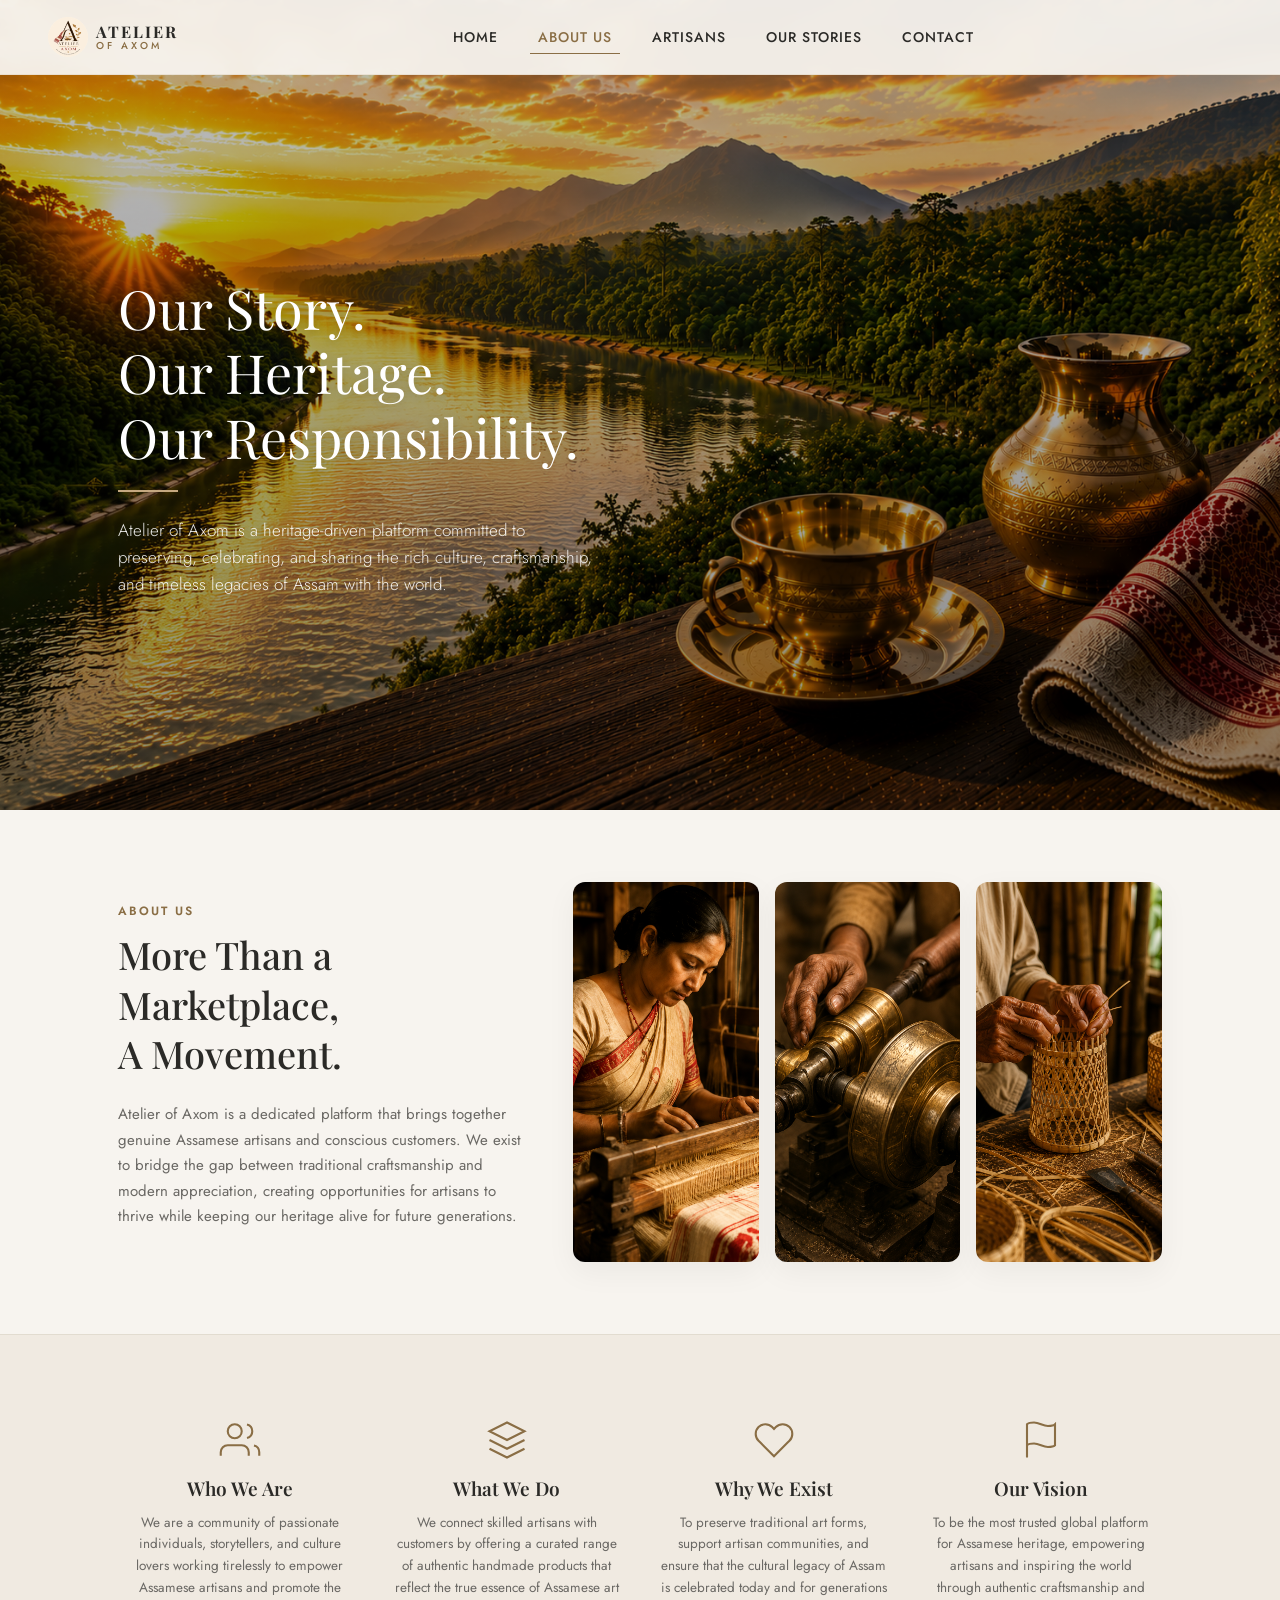
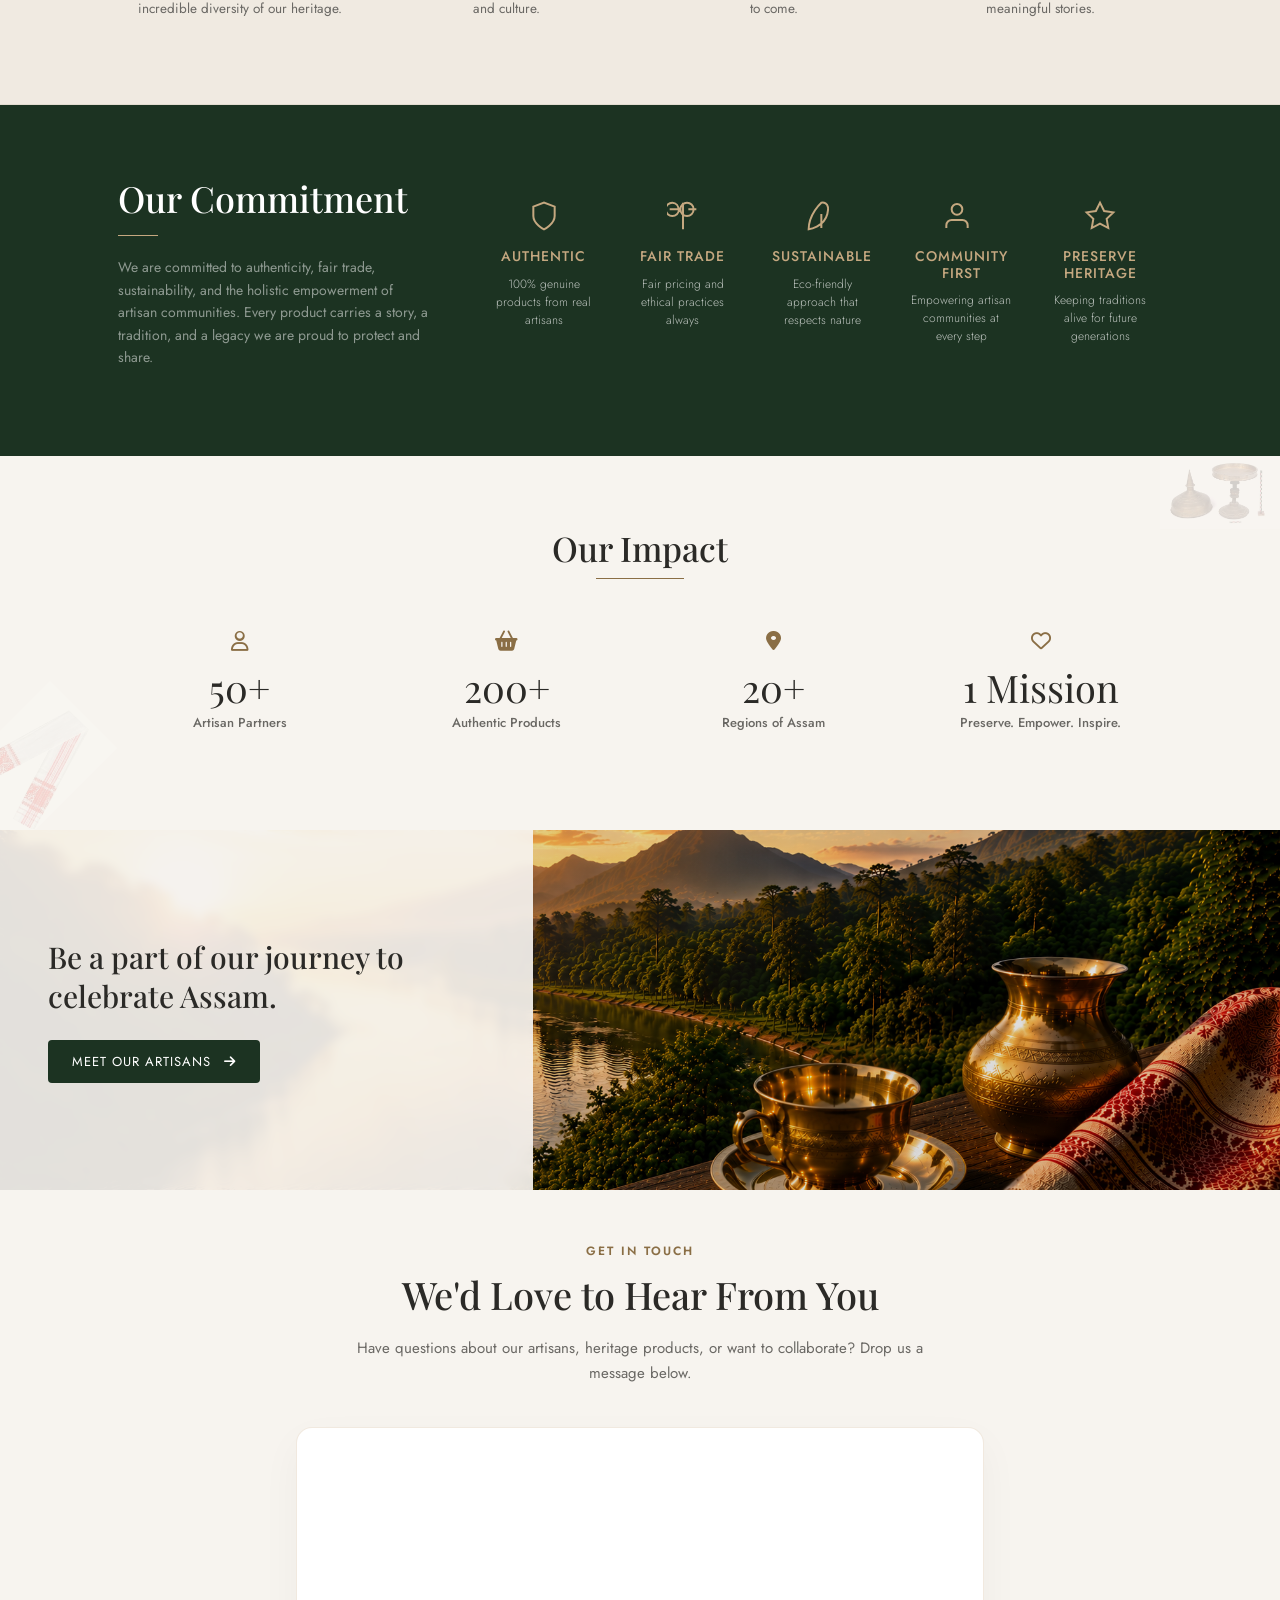
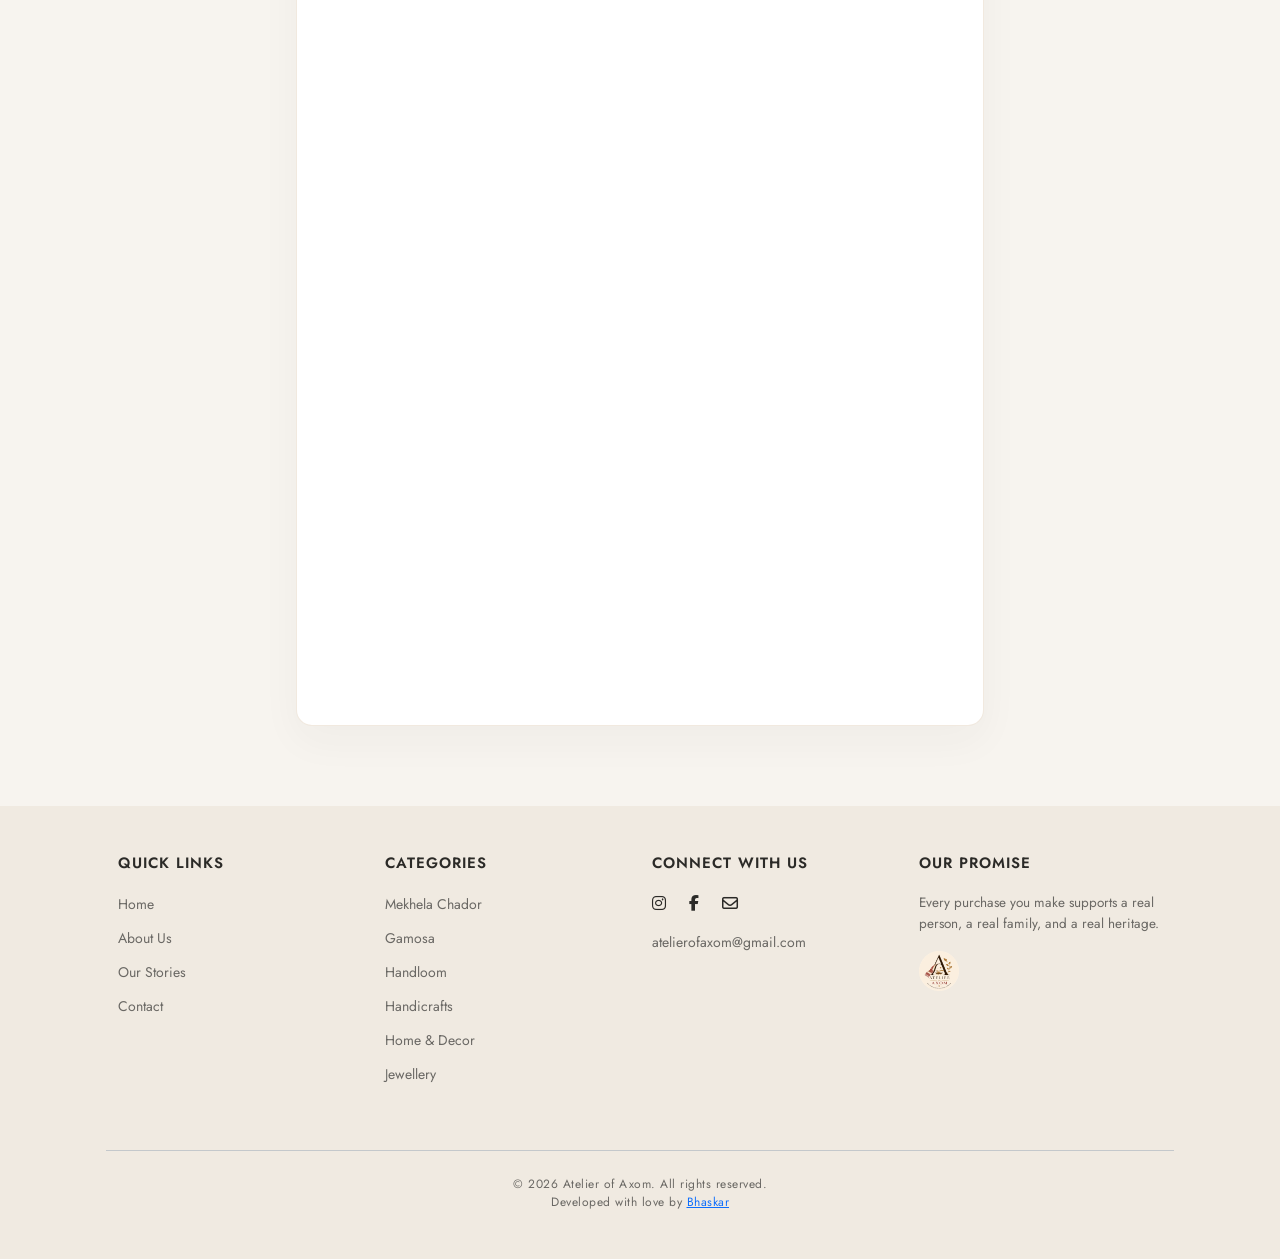
==== index.html @ ae2a247a "Added missing bg1.png" ====
<!DOCTYPE html>
<html lang="en">
<head>
    <meta charset="UTF-8">
    <meta name="viewport" content="width=device-width, initial-scale=1.0">
    <title>Atelier of Axom - About Us</title>
    <!-- Bootstrap 5 CSS -->
    <link href="https://cdn.jsdelivr.net/npm/bootstrap@5.3.2/dist/css/bootstrap.min.css" rel="stylesheet">
    <!-- Font Awesome for Icons -->
    <link rel="stylesheet" href="https://cdnjs.cloudflare.com/ajax/libs/font-awesome/6.4.2/css/all.min.css">
    <!-- Google Fonts: Playfair Display & Jost -->
    <link rel="preconnect" href="https://fonts.googleapis.com">
    <link rel="preconnect" href="https://fonts.gstatic.com" crossorigin>
    <link href="https://fonts.googleapis.com/css2?family=Jost:wght@300;400;500;600&family=Playfair+Display:ital,wght@0,400;0,500;0,600;0,700;1,400&display=swap" rel="stylesheet">
    <!-- Custom Style -->
    <link rel="stylesheet" href="assets/css/style.css">
</head>
<body id="home">

    <!-- Header / Navbar -->
    <nav class="navbar navbar-expand-lg navbar-light fixed-top header-nav">
        <div class="container-fluid px-4 px-md-5">
            <a class="navbar-brand d-flex align-items-center" href="#home">
                
                <img src="resources/logo/logo.png" class="brand-logo-img me-2" alt="LOGO of Atelire of Axom"/>
                
                <div class="brand-text-wrapper">
                    <span class="brand-title">ATELIER</span>
                    <span class="brand-subtitle">OF AXOM</span>
                </div>
            </a>
            
            <button class="navbar-toggler border-0" type="button" data-bs-toggle="collapse" data-bs-target="#navbarNav" aria-controls="navbarNav" aria-expanded="false" aria-label="Toggle navigation">
                <span class="navbar-toggler-icon"></span>
            </button>
            
            <div class="collapse navbar-collapse justify-content-center" id="navbarNav">
                <ul class="navbar-nav gap-lg-4">
                    <li class="nav-item"><a class="nav-link" href="#home">Home</a></li>
                    <li class="nav-item"><a class="nav-link active" href="#about">About Us</a></li>
                    <li class="nav-item"><a class="nav-link" href="#artisans">Artisans</a></li>
                    <!-- <li class="nav-item"><a class="nav-link" href="#">Shop</a></li> -->
                    <li class="nav-item"><a class="nav-link" href="#stories">Our Stories</a></li>
                    <li class="nav-item"><a class="nav-link" href="#contact">Contact</a></li>
                </ul>
            </div>
            
            <!-- <div class="nav-icons d-none d-lg-flex align-items-center gap-3">
                <a href="#" class="nav-icon-link"><i class="fa-regular fa-user"></i></a>
                <a href="#" class="nav-icon-link"><i class="fa-solid fa-basket-shopping"></i></a>
                <a href="#" class="nav-icon-link"><i class="fa-solid fa-bars"></i></a>
            </div> -->
        </div>
    </nav>

 
    <header class="hero-section" style="background-image: linear-gradient(rgba(0, 0, 0, 0.25), rgba(0, 0, 0, 0.45)), url('resources/background_photos/bg1.png');">
        <div class="container h-100 d-flex flex-column justify-content-center px-4 px-md-5">
            <div class="row">
                <div class="col-10 col-md-8 col-lg-6 hero-content-box">
                    <h1 class="hero-title">Our Story.<br>Our Heritage.<br>Our Responsibility.</h1>
                    <div class="hero-divider"></div>
                    <p class="hero-text">
                        Atelier of Axom is a heritage-driven platform committed to preserving, celebrating, and sharing the rich culture, craftsmanship, and timeless legacies of Assam with the world.
                    </p>
                </div>
            </div>
        </div>
    </header>

 
    <section class="movement-section bg-cream-light py-5" id="about">
        <div class="container px-4 px-md-5 py-4">
            <div class="row align-items-center g-5">
                <div class="col-lg-5 order-2 order-lg-1">
                    <span class="section-label">ABOUT US</span>
                    <h2 class="section-heading mt-2 mb-4">More Than a Marketplace,<br>A Movement.</h2>
                    <p class="section-desc">
                        Atelier of Axom is a dedicated platform that brings together genuine Assamese artisans and conscious customers. We exist to bridge the gap between traditional craftsmanship and modern appreciation, creating opportunities for artisans to thrive while keeping our heritage alive for future generations.
                    </p>
                </div>
                <div class="col-lg-7 order-1 order-lg-2">
                    <div class="row g-3">
                        <div class="col-4">
                            <div class="movement-img-card card-tall" style="background-image: url('resources/background_photos/bg4.png')"></div>
                        </div>
                        <div class="col-4">
                            <div class="movement-img-card card-tall" style="background-image: url('resources/background_photos/bg5.png');"></div>
                        </div>
                        <div class="col-4">
                            <div class="movement-img-card card-tall" style="background-image: url('resources/background_photos/bg6.png');"></div>
                        </div>
                    </div>
                </div>
            </div>
        </div>
    </section>

    
    <section class="philosophy-section bg-cream-dark py-5 border-top border-bottom" style="border-color: #E2DCD0 !important;">
        <div class="container px-4 px-md-5 py-3">
            <div class="row g-4 justify-content-center text-center">
                <!-- Who We Are -->
                <div class="col-md-6 col-lg-3 philosophy-col">
                    <div class="philosophy-icon-box mb-3">
                        <svg width="42" height="42" viewBox="0 0 24 24" fill="none" stroke="#8A6E45" stroke-width="1.2">
                            <path d="M17 21v-2a4 4 0 0 0-4-4H5a4 4 0 0 0-4 4v2M9 11a4 4 0 1 0 0-8 4 4 0 0 0 0 8zM23 21v-2a4 4 0 0 0-3-3.87M16 3.13a4 4 0 0 1 0 7.75"/>
                        </svg>
                    </div>
                    <h3 class="philosophy-title">Who We Are</h3>
                    <p class="philosophy-text">We are a community of passionate individuals, storytellers, and culture lovers working tirelessly to empower Assamese artisans and promote the incredible diversity of our heritage.</p>
                </div>
                <!-- What We Do -->
                <div class="col-md-6 col-lg-3 philosophy-col">
                    <div class="philosophy-icon-box mb-3">
                        <svg width="42" height="42" viewBox="0 0 24 24" fill="none" stroke="#8A6E45" stroke-width="1.2">
                            <path d="M12 2L2 7l10 5 10-5-10-5zM2 17l10 5 10-5M2 12l10 5 10-5"/>
                        </svg>
                    </div>
                    <h3 class="philosophy-title">What We Do</h3>
                    <p class="philosophy-text">We connect skilled artisans with customers by offering a curated range of authentic handmade products that reflect the true essence of Assamese art and culture.</p>
                </div>
                <!-- Why We Exist -->
                <div class="col-md-6 col-lg-3 philosophy-col">
                    <div class="philosophy-icon-box mb-3">
                        <svg width="42" height="42" viewBox="0 0 24 24" fill="none" stroke="#8A6E45" stroke-width="1.2">
                            <path d="M20.84 4.61a5.5 5.5 0 0 0-7.78 0L12 5.67l-1.06-1.06a5.5 5.5 0 0 0-7.78 7.78l1.06 1.06L12 21.23l7.78-7.78 1.06-1.06a5.5 5.5 0 0 0 0-7.78z"/>
                        </svg>
                    </div>
                    <h3 class="philosophy-title">Why We Exist</h3>
                    <p class="philosophy-text">To preserve traditional art forms, support artisan communities, and ensure that the cultural legacy of Assam is celebrated today and for generations to come.</p>
                </div>
                <!-- Our Vision -->
                <div class="col-md-6 col-lg-3 philosophy-col">
                    <div class="philosophy-icon-box mb-3">
                        <svg width="42" height="42" viewBox="0 0 24 24" fill="none" stroke="#8A6E45" stroke-width="1.2">
                            <path d="M4 15s1-1 4-1 5 2 8 2 4-1 4-1V3s-1 1-4 1-5-2-8-2-4 1-4 1zM4 22v-7"/>
                        </svg>
                    </div>
                    <h3 class="philosophy-title">Our Vision</h3>
                    <p class="philosophy-text">To be the most trusted global platform for Assamese heritage, empowering artisans and inspiring the world through authentic craftsmanship and meaningful stories.</p>
                </div>
            </div>
        </div>
    </section>

    <!-- Our Commitment Section -->
    <section class="commitment-section bg-deep-green text-white py-5">
        <div class="container px-4 px-md-5 py-4">
            <div class="row g-5 align-items-center">
                <div class="col-xl-4 col-lg-5">
                    <h2 class="commitment-main-title">Our Commitment</h2>
                    <div class="commitment-divider"></div>
                    <p class="commitment-main-desc text-white-50">
                        We are committed to authenticity, fair trade, sustainability, and the holistic empowerment of artisan communities. Every product carries a story, a tradition, and a legacy we are proud to protect and share.
                    </p>
                </div>
                <div class="col-xl-8 col-lg-7">
                    <div class="row row-cols-2 row-cols-md-3 row-cols-xl-5 g-3 text-center justify-content-center">
                        <!-- Authentic -->
                        <div class="col">
                            <div class="commitment-pillar-card">
                                <div class="pillar-icon mb-3">
                                    <svg width="32" height="32" viewBox="0 0 24 24" fill="none" stroke="#C5A880" stroke-width="1.5">
                                        <path d="M12 22s8-4 8-10V5l-8-3-8 3v7c0 6 8 10 8 10z"/>
                                    </svg>
                                </div>
                                <h4 class="pillar-title">Authentic</h4>
                                <p class="pillar-text">100% genuine products from real artisans</p>
                            </div>
                        </div>
                        <!-- Fair Trade -->
                        <div class="col">
                            <div class="commitment-pillar-card">
                                <div class="pillar-icon mb-3">
                                    <svg width="32" height="32" viewBox="0 0 24 24" fill="none" stroke="#C5A880" stroke-width="1.5">
                                        <path d="M22 7h-6M8 7H2M12 2v20M20 7c0 3-2.5 5-5 5s-5-2-5-5 2.5-5 5-5 5 2 5 5zM9 7c0 3-2.5 5-5 5S-1 10-1 7s2.5-5 5-5 5 2 5 7z"/>
                                    </svg>
                                </div>
                                <h4 class="pillar-title">Fair Trade</h4>
                                <p class="pillar-text">Fair pricing and ethical practices always</p>
                            </div>
                        </div>
                        <!-- Sustainable -->
                        <div class="col">
                            <div class="commitment-pillar-card">
                                <div class="pillar-icon mb-3">
                                    <svg width="32" height="32" viewBox="0 0 24 24" fill="none" stroke="#C5A880" stroke-width="1.5">
                                        <path d="M2 22s11.5-1.5 14-11.5S11.5 2 11.5 2 2 10.5 2 22zM11.5 21V10.5"/>
                                    </svg>
                                </div>
                                <h4 class="pillar-title">Sustainable</h4>
                                <p class="pillar-text">Eco-friendly approach that respects nature</p>
                            </div>
                        </div>
                        <!-- Community First -->
                        <div class="col">
                            <div class="commitment-pillar-card">
                                <div class="pillar-icon mb-3">
                                    <svg width="32" height="32" viewBox="0 0 24 24" fill="none" stroke="#C5A880" stroke-width="1.5">
                                        <path d="M17 21v-2a4 4 0 0 0-4-4H5a4 4 0 0 0-4 4v2M9 11a4 4 0 1 0 0-8 4 4 0 0 0 0 8z"/>
                                    </svg>
                                </div>
                                <h4 class="pillar-title">Community First</h4>
                                <p class="pillar-text">Empowering artisan communities at every step</p>
                            </div>
                        </div>
                        <!-- Preserve Heritage -->
                        <div class="col">
                            <div class="commitment-pillar-card">
                                <div class="pillar-icon mb-3">
                                    <svg width="32" height="32" viewBox="0 0 24 24" fill="none" stroke="#C5A880" stroke-width="1.5">
                                        <polygon points="12 2 15.09 8.26 22 9.27 17 14.14 18.18 21.02 12 17.77 5.82 21.02 7 14.14 2 9.27 8.91 8.26 12 2"/>
                                    </svg>
                                </div>
                                <h4 class="pillar-title">Preserve Heritage</h4>
                                <p class="pillar-text">Keeping traditions alive for future generations</p>
                            </div>
                        </div>
                    </div>
                </div>
            </div>
        </div>
    </section>

    <!-- Our Impact Section -->
    <section class="impact-section bg-cream-light py-5 position-relative overflow-hidden">
        <!-- Floating decorative corner elements mimicking authentic Assamese fabric motifs -->
        <div class="decor-pattern left-decor" style="background-image: url('resources/background_photos/bg7.png');"></div>
        <div class="decor-pattern right-decor" style="background-image: url('resources/background_photos/bg8.png');"></div>
        
        <div class="container text-center px-4 px-md-5 py-4 position-relative z-1">
            <h2 class="impact-section-title mb-5">Our Impact</h2>
            <div class="row g-4 justify-content-center">
                <!-- Stat 1 -->
                <div class="col-6 col-md-3">
                    <div class="stat-counter-box">
                        <div class="stat-icon mb-2">
                            <i class="fa-regular fa-user"></i>
                        </div>
                        <h3 class="stat-number">50+</h3>
                        <p class="stat-label">Artisan Partners</p>
                    </div>
                </div>
                <!-- Stat 2 -->
                <div class="col-6 col-md-3">
                    <div class="stat-counter-box">
                        <div class="stat-icon mb-2">
                            <i class="fa-solid fa-basket-shopping"></i>
                        </div>
                        <h3 class="stat-number">200+</h3>
                        <p class="stat-label">Authentic Products</p>
                    </div>
                </div>
                <!-- Stat 3 -->
                <div class="col-6 col-md-3">
                    <div class="stat-counter-box">
                        <div class="stat-icon mb-2">
                            <i class="fa-solid fa-location-dot"></i>
                        </div>
                        <h3 class="stat-number">20+</h3>
                        <p class="stat-label">Regions of Assam</p>
                    </div>
                </div>
                <!-- Stat 4 -->
                <div class="col-6 col-md-3">
                    <div class="stat-counter-box">
                        <div class="stat-icon mb-2">
                            <i class="fa-regular fa-heart"></i>
                        </div>
                        <h3 class="stat-number">1 Mission</h3>
                        <p class="stat-label">Preserve. Empower. Inspire.</p>
                    </div>
                </div>
            </div>
        </div>
    </section>

    <!-- Footer Banner Call to Action -->
    <section class="cta-banner" style="background-image: linear-gradient(rgba(0,0,0,0.1), rgba(0,0,0,0.15)), url('resources/background_photos/bg2.png');" id="artisans">
        <div class="container-fluid h-100 p-0">
            <div class="row g-0 h-100">
                <div class="col-md-5 d-flex flex-column justify-content-center px-4 px-md-5 py-5 cta-left-block">
                    <h3 class="cta-title">Be a part of our journey to celebrate Assam.</h3>
                    <a href="#" class="btn btn-dark btn-meet mt-3">Meet Our Artisans <i class="fa-solid fa-arrow-right ms-2"></i></a>
                </div>
                <div class="col-md-7 d-none d-md-block position-relative">
                    <!-- Beautiful gradient/scenery container -->
                </div>
            </div>
        </div>
    </section>
    <section class="contact-form-section bg-cream-light py-5" id ="contact">
        <div class="container px-4 px-md-5">
            <div class="row justify-content-center">
                <div class="col-lg-8 col-xl-7 text-center mb-4">
                    <span class="section-label">GET IN TOUCH</span>
                    <h2 class="section-heading mt-2 mb-3">We'd Love to Hear From You</h2>
                    <p class="section-desc">Have questions about our artisans, heritage products, or want to collaborate? Drop us a message below.</p>
                </div>
            </div>
            <div class="row justify-content-center">
                <div class="col-lg-10 col-xl-8">
                    <div class="form-embed-container">
                        <iframe src="https://docs.google.com/forms/d/e/1FAIpQLSfD7xuxhR4m9uGj_y_Aas88g9SjHlA/viewform?embedded=true" width="100%" height="850" frameborder="0" marginheight="0" marginwidth="0">Loading…</iframe>
                    </div>
                </div>
            </div>
        </div>
    </section>

    <!-- Main Footer Links & Info -->
    <footer class="main-footer bg-cream-dark py-5 text-dark">
        <div class="container px-4 px-md-5">
            <div class="row g-4">
                <!-- Column 1: Quick Links -->
                <div class="col-6 col-md-3">
                    <h5 class="footer-heading">Quick Links</h5>
                    <ul class="list-unstyled footer-links-list">
                        <li><a href="#">Home</a></li>
                        <li><a href="#">About Us</a></li>
                        <li><a href="#">Our Stories</a></li>
                        <li><a href="#">Contact</a></li>
                    </ul>
                </div>
                <!-- Column 2: Categories -->
                <div class="col-6 col-md-3">
                    <h5 class="footer-heading">Categories</h5>
                    <ul class="list-unstyled footer-links-list">
                        <li><a href="#">Mekhela Chador</a></li>
                        <li><a href="#">Gamosa</a></li>
                        <li><a href="#">Handloom</a></li>
                        <li><a href="#">Handicrafts</a></li>
                        <li><a href="#">Home & Decor</a></li>
                        <li><a href="#">Jewellery</a></li>
                    </ul>
                </div>
                <!-- Column 3: Connect With Us -->
                <div class="col-md-3">
                    <h5 class="footer-heading">Connect With Us</h5>
                    <div class="footer-socials mb-3">
                        <a href="https://www.instagram.com/atelierofaxom" target="_blank"><i class="fa-brands fa-instagram"></i></a>
                        <a href="https://www.facebook.com/share/18noSRb92J/" target="_blank"><i class="fa-brands fa-facebook-f"></i></a>
                        <!-- <a href="#"><i class="fa-brands fa-youtube"></i></a> -->
                        <a href="mailto:atelierofaxom@gmail.com" target="_blank"><i class="fa-regular fa-envelope"></i></a>
                    </div>
                    <p class="footer-email-text mb-0">atelierofaxom@gmail.com</p>
                </div>
                <!-- Column 4: Our Promise -->
                <div class="col-md-3">
                    <h5 class="footer-heading">Our Promise</h5>
                    <p class="footer-promise-text">Every purchase you make supports a real person, a real family, and a real heritage.</p>
                    <div class="footer-bottom-logo mt-3">
                        <img src="resources/logo/logo.png" class="brand-logo-img me-2" alt="LOGO of Atelire of Axom"/>
                    </div>
                </div>
            </div>
            
            <div class="row mt-5 pt-4 border-top border-secondary-subtle">
                <div class="col-12 text-center">
                    <p class="copyright-text mb-0">&copy; 2026 Atelier of Axom. All rights reserved.</p>
                    <p class="copyright-text mb-0"> Developed with love by <a href='https://bhaskar1208.github.io/' target='_blank'>Bhaskar</a></p>
                </div>
            </div>
        </div>
    </footer>

    <!-- Bootstrap Bundle with Popper JS -->
    <script src="https://cdn.jsdelivr.net/npm/bootstrap@5.3.2/dist/js/bootstrap.bundle.min.js"></script>
</body>
</html>
---- assets/css/style.css ----
/* CSS Stylesheet for Atelier of Axom */

:root {
    --primary-gold: #C5A880;
    --accent-gold-dark: #8A6E45;
    --deep-green: #1C3322;
    --cream-light: #F7F4EF;
    --cream-dark: #F0EAE1;
    --text-dark: #2B2A27;
    --text-muted: #6A6864;
    --font-heading: 'Playfair Display', serif;
    --font-body: 'Jost', sans-serif;
}

body {
    font-family: var(--font-body);
    color: var(--text-dark);
    background-color: var(--cream-light);
    margin: 0;
    padding: 0;
    overflow-x: hidden;
    -webkit-font-smoothing: antialiased;
}

.brand-logo-img{
  height: 40px;     
  width: auto; 
  display: inline-block;
  object-fit: contain;
}


/* Navbar & Header Custom Design */
.header-nav {
    background-color: rgba(247, 244, 239, 0.95);
    backdrop-filter: blur(10px);
    border-bottom: 1px solid rgba(197, 168, 128, 0.2);
    padding: 12px 0;
    transition: all 0.3s ease;
}

.brand-text-wrapper {
    display: flex;
    flex-direction: column;
    line-height: 1.1;
}

.brand-title {
    font-family: var(--font-heading);
    font-size: 16px;
    font-weight: 700;
    letter-spacing: 2px;
    color: var(--text-dark);
}

.brand-subtitle {
    font-size: 10px;
    font-weight: 500;
    letter-spacing: 3px;
    color: var(--accent-gold-dark);
}

.navbar-nav .nav-link {
    font-size: 14px;
    font-weight: 500;
    color: var(--text-dark);
    text-transform: uppercase;
    letter-spacing: 1px;
    padding: 6px 0;
    position: relative;
}

.navbar-nav .nav-link::after {
    content: '';
    position: absolute;
    bottom: 0;
    left: 0;
    width: 0;
    height: 1px;
    background-color: var(--accent-gold-dark);
    transition: width 0.3s ease;
}

.navbar-nav .nav-link:hover::after,
.navbar-nav .nav-link.active::after {
    width: 100%;
}

.navbar-nav .nav-link.active {
    color: var(--accent-gold-dark) !important;
}

.nav-icon-link {
    color: var(--text-dark);
    font-size: 18px;
    transition: color 0.2s ease;
}

.nav-icon-link:hover {
    color: var(--accent-gold-dark);
}

/* Hero Section Design */
.hero-section {
    height: 90vh;
    min-height: 550px;
    background-size: cover;
    background-position: center;
    background-repeat: no-repeat;
    position: relative;
    padding-top: 80px;
}

.hero-content-box {
    color: #ffffff;
}

.hero-title {
    font-family: var(--font-heading);
    font-size: clamp(32px, 5vw, 54px);
    font-weight: 400;
    line-height: 1.2;
    margin-bottom: 20px;
    text-shadow: 0 2px 10px rgba(0,0,0,0.15);
}

.hero-divider {
    width: 60px;
    height: 2px;
    background-color: var(--primary-gold);
    margin-bottom: 25px;
}

.hero-text {
    font-size: clamp(14px, 2vw, 17px);
    font-weight: 300;
    line-height: 1.6;
    max-width: 480px;
    color: rgba(255, 255, 255, 0.9);
}

/* Movement & About Section */
.bg-cream-light {
    background-color: var(--cream-light);
}

.section-label {
    font-size: 12px;
    font-weight: 600;
    letter-spacing: 2px;
    color: var(--accent-gold-dark);
    text-transform: uppercase;
    display: inline-block;
}

.section-heading {
    font-family: var(--font-heading);
    font-size: clamp(26px, 4vw, 38px);
    color: var(--text-dark);
    line-height: 1.3;
}

.section-desc {
    font-size: 15px;
    line-height: 1.7;
    color: var(--text-muted);
}

.movement-img-card {
    border-radius: 12px;
    background-size: cover;
    background-position: center;
    box-shadow: 0 10px 30px rgba(0, 0, 0, 0.05);
}

.card-tall {
    height: 380px;
}

/* Philosophy Cards Section */
.bg-cream-dark {
    background-color: var(--cream-dark);
}

.philosophy-col {
    padding: 20px;
}

.philosophy-title {
    font-family: var(--font-heading);
    font-size: 19px;
    font-weight: 600;
    color: var(--text-dark);
    margin-bottom: 12px;
}

.philosophy-text {
    font-size: 13.5px;
    line-height: 1.6;
    color: var(--text-muted);
    max-width: 260px;
    margin: 0 auto;
}

/* Commitment Section (Deep Green Background) */
.bg-deep-green {
    background-color: var(--deep-green);
}

.commitment-main-title {
    font-family: var(--font-heading);
    font-size: clamp(28px, 4vw, 36px);
    font-weight: 500;
}

.commitment-divider {
    width: 40px;
    height: 1.5px;
    background-color: var(--primary-gold);
    margin: 15px 0 20px 0;
}

.commitment-main-desc {
    font-size: 14px;
    line-height: 1.6;
}

.commitment-pillar-card {
    padding: 15px 10px;
}

.pillar-title {
    font-size: 14px;
    font-weight: 500;
    letter-spacing: 1px;
    color: var(--primary-gold);
    margin-bottom: 10px;
    text-transform: uppercase;
}

.pillar-text {
    font-size: 12px;
    line-height: 1.5;
    color: rgba(255, 255, 255, 0.7);
    font-weight: 300;
}

/* Impact Counters Section */
.impact-section-title {
    font-family: var(--font-heading);
    font-size: clamp(26px, 4vw, 34px);
    position: relative;
    display: inline-block;
    color: var(--text-dark);
}

.impact-section-title::after {
    content: '';
    position: absolute;
    width: 50%;
    height: 1.5px;
    background-color: var(--accent-gold-dark);
    bottom: -10px;
    left: 25%;
}

.stat-counter-box {
    padding: 10px;
}

.stat-icon {
    font-size: 20px;
    color: var(--accent-gold-dark);
}

.stat-number {
    font-family: var(--font-heading);
    font-size: clamp(28px, 4vw, 38px);
    font-weight: 400;
    color: var(--text-dark);
    margin-bottom: 2px;
}

.stat-label {
    font-size: 13px;
    font-weight: 500;
    color: var(--text-muted);
}

/* Decorative side elements */
.decor-pattern {
    position: absolute;
    width: 140px;
    height: 140px;
    background-size: contain;
    background-repeat: no-repeat;
    opacity: 0.15;
}

.left-decor {
    left: -20px;
    bottom: -20px;
    transform: rotate(45deg);
}

.right-decor {
    right: -20px;
    top: -20px;
}

/* Footer CTA Banner Call to Action */
.cta-banner {
    height: 40vh;
    min-height: 280px;
    background-size: cover;
    background-position: left center;
}

.cta-left-block {
    background-color: rgba(247, 244, 239, 0.92);
    backdrop-filter: blur(5px);
}

.cta-title {
    font-family: var(--font-heading);
    font-size: clamp(22px, 3vw, 30px);
    color: var(--text-dark);
    line-height: 1.3;
}

.btn-meet {
    background-color: var(--deep-green);
    border: none;
    color: #ffffff;
    font-size: 13px;
    text-transform: uppercase;
    letter-spacing: 1px;
    padding: 12px 24px;
    border-radius: 4px;
    align-self: flex-start;
    transition: background-color 0.2s ease;
}

.btn-meet:hover {
    background-color: #112015;
}

/* Main Footer styling */
.footer-heading {
    font-size: 15px;
    font-weight: 600;
    text-transform: uppercase;
    letter-spacing: 1px;
    margin-bottom: 20px;
    color: var(--text-dark);
}

.footer-links-list li {
    margin-bottom: 10px;
}

.footer-links-list a {
    color: var(--text-muted);
    text-decoration: none;
    font-size: 14px;
    transition: color 0.2s ease;
}

.footer-links-list a:hover {
    color: var(--accent-gold-dark);
}

.footer-socials a {
    color: var(--text-dark);
    font-size: 16px;
    margin-right: 18px;
    transition: color 0.2s ease;
}

.footer-socials a:hover {
    color: var(--accent-gold-dark);
}

.footer-email-text {
    font-size: 14px;
    color: var(--text-muted);
}

.footer-promise-text {
    font-size: 13.5px;
    line-height: 1.6;
    color: var(--text-muted);
}

.copyright-text {
    font-size: 12px;
    color: var(--text-muted);
    letter-spacing: 0.5px;
}

/* Precise Responsive Adjustments */
@media (max-width: 991.98px) {
    .navbar-collapse {
        background-color: var(--cream-light);
        padding: 20px;
        border-radius: 8px;
        margin-top: 10px;
        box-shadow: 0 10px 20px rgba(0,0,0,0.05);
    }
    .hero-section {
        height: 75vh;
    }
    .card-tall {
        height: 260px;
    }
}

@media (max-width: 575.98px) {
    .card-tall {
        height: 150px;
    }
    .philosophy-col {
        border-bottom: 1px solid rgba(138, 110, 69, 0.1);
    }
    .philosophy-col:last-child {
        border-bottom: none;
    }
}

/* Contact Form Section Styling */
.contact-form-section {
position: relative;
background-color: var(--cream-light);
padding-bottom: 5rem !important;
}

.form-embed-container {
background: #ffffff;
padding: 20px;
border-radius: 16px;
border: 1px solid rgba(197, 168, 128, 0.25); /* Light primary gold accent border */
box-shadow: 0 15px 40px rgba(43, 42, 39, 0.04); /* Soft premium shadow */
overflow: hidden;
transition: transform 0.3s ease;
}

.form-embed-container:hover {
transform: translateY(-2px);
}

/* Smooth responsiveness adjustments for smaller screens */
@media (max-width: 767.98px) {
.form-embed-container {
padding: 10px;
border-radius: 12px;
}
}
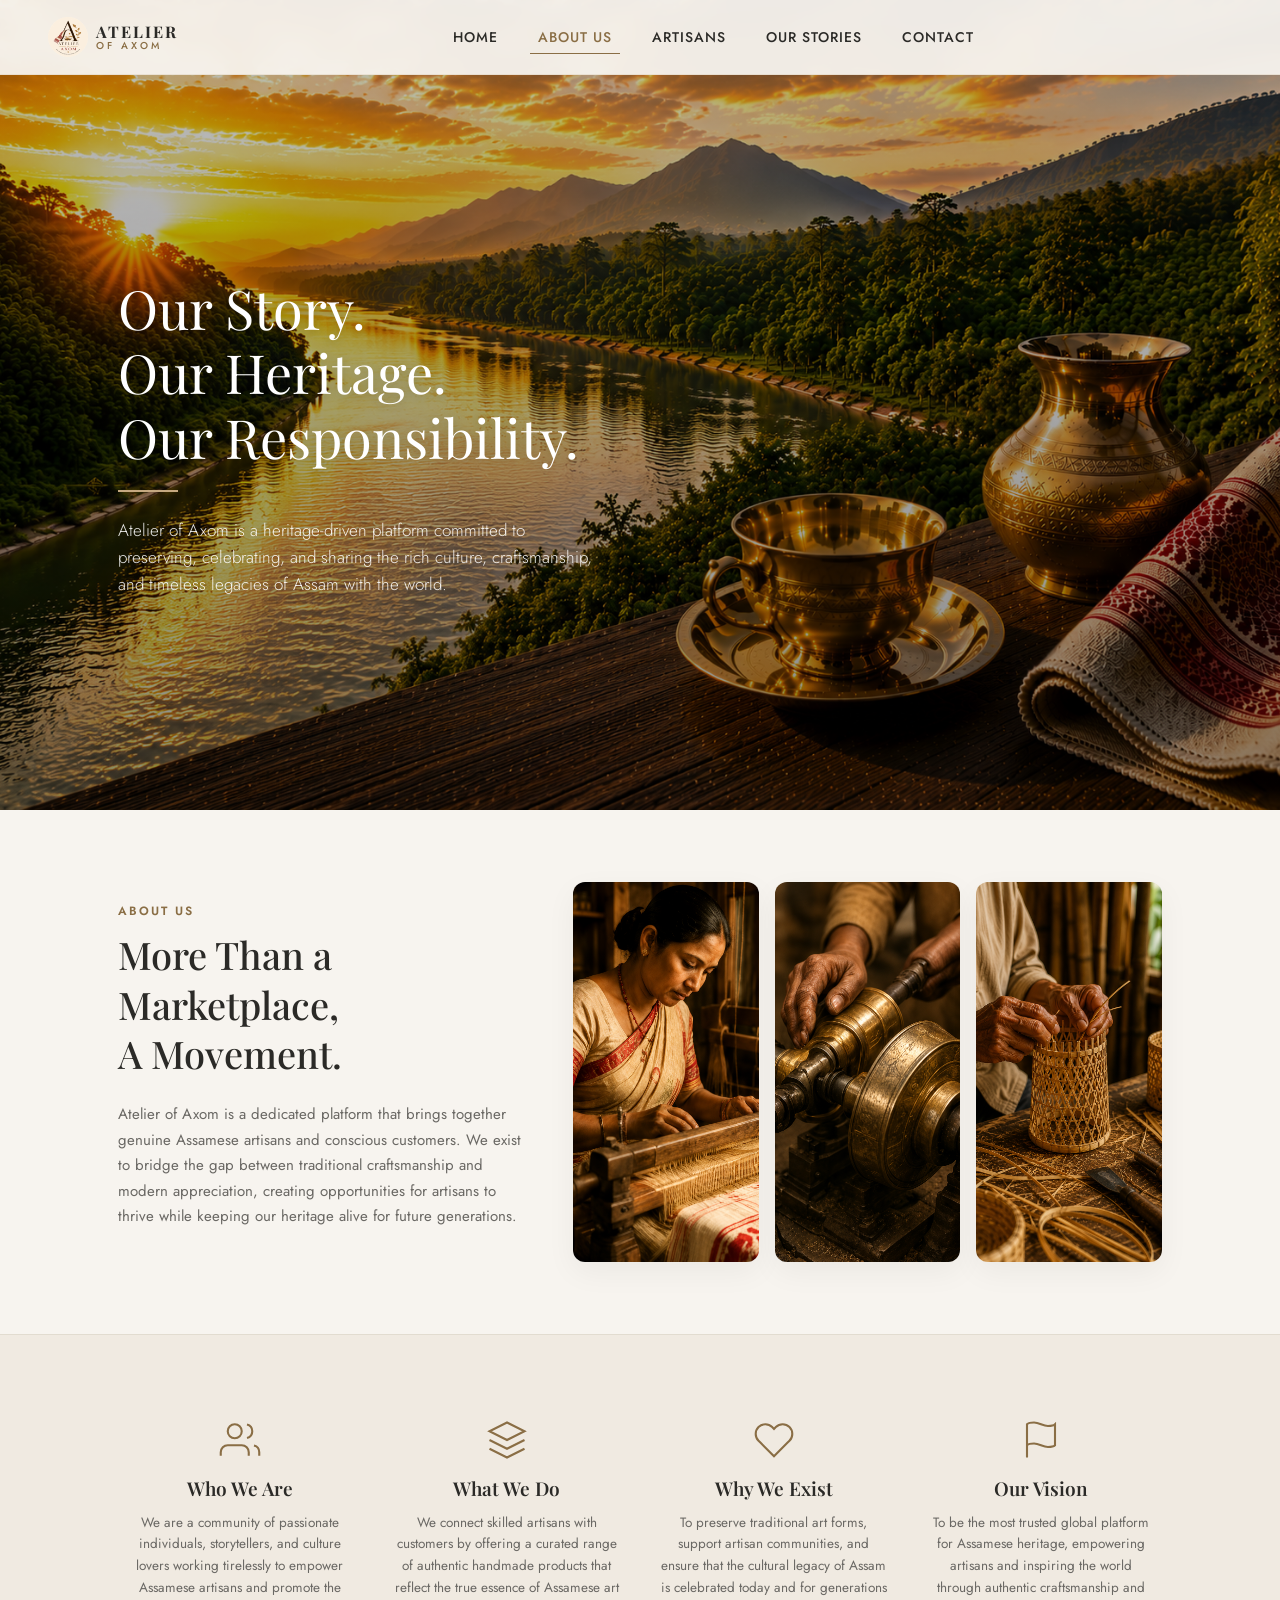
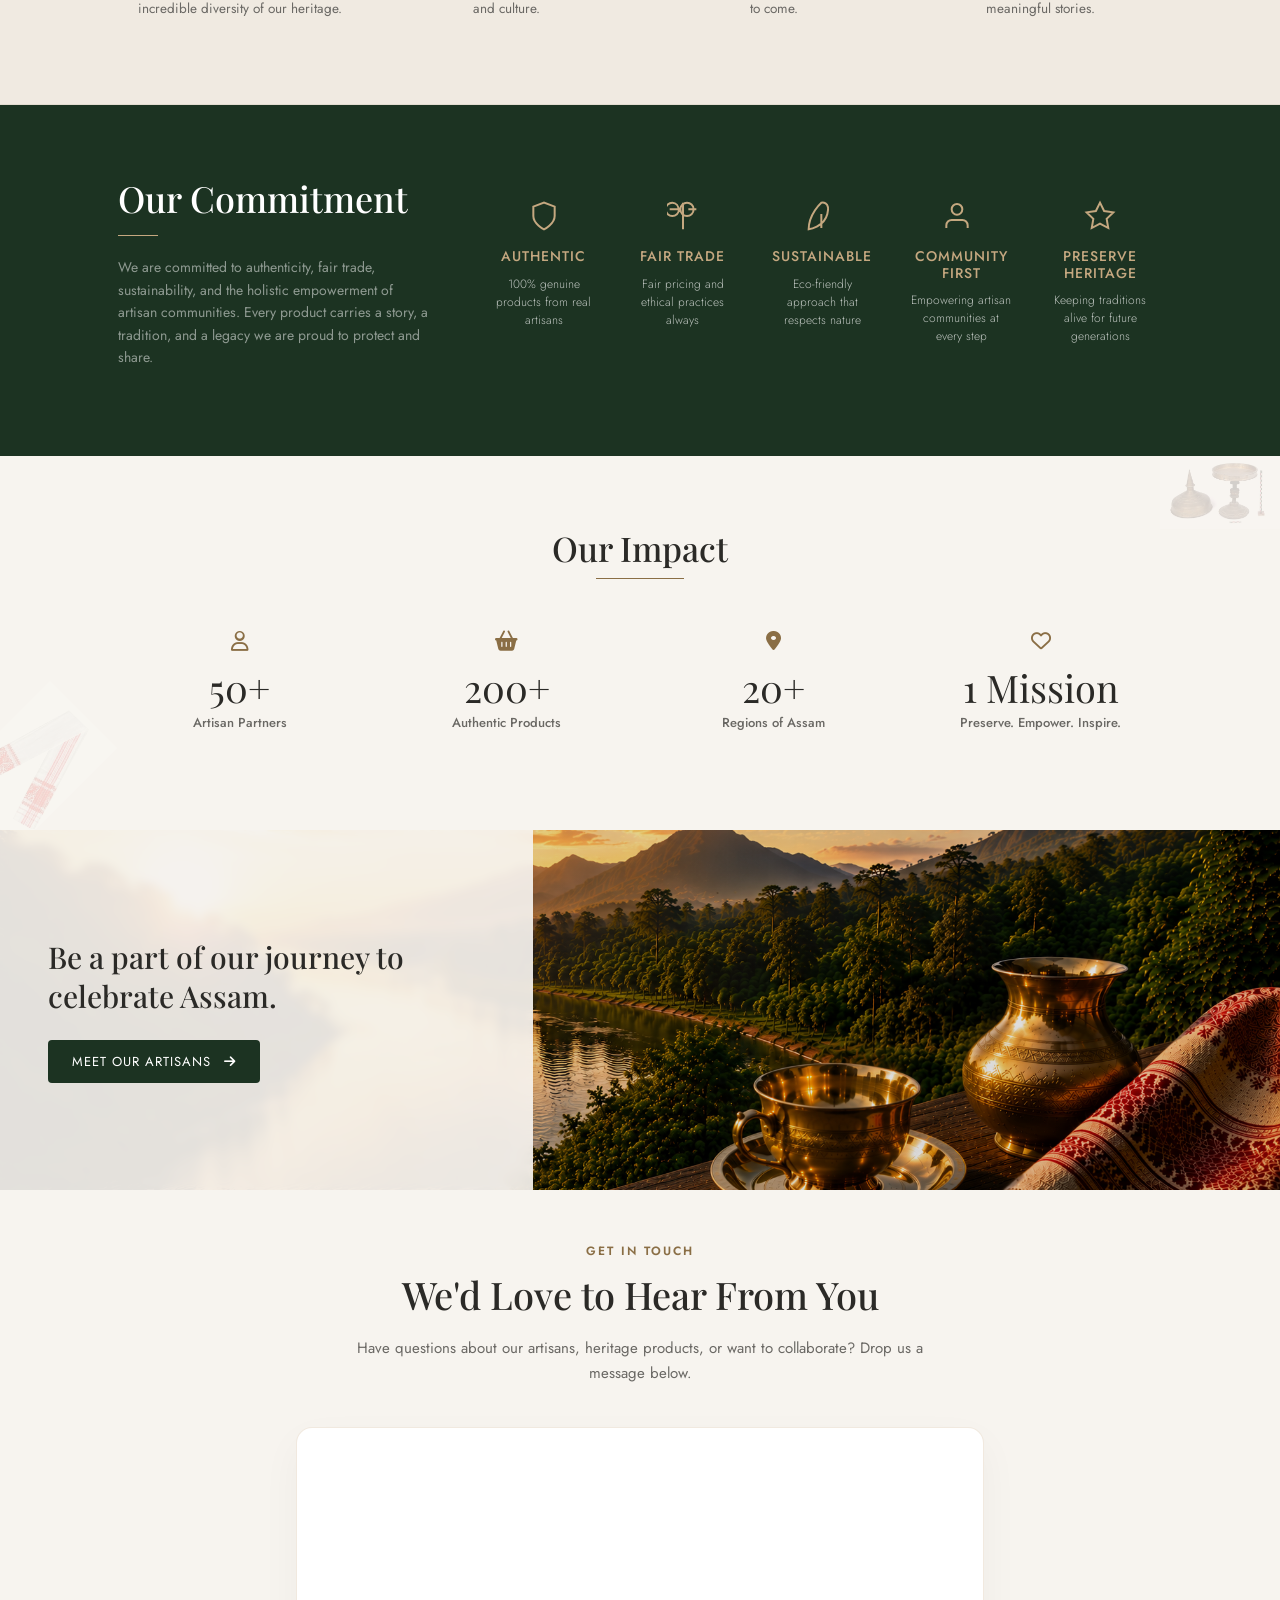
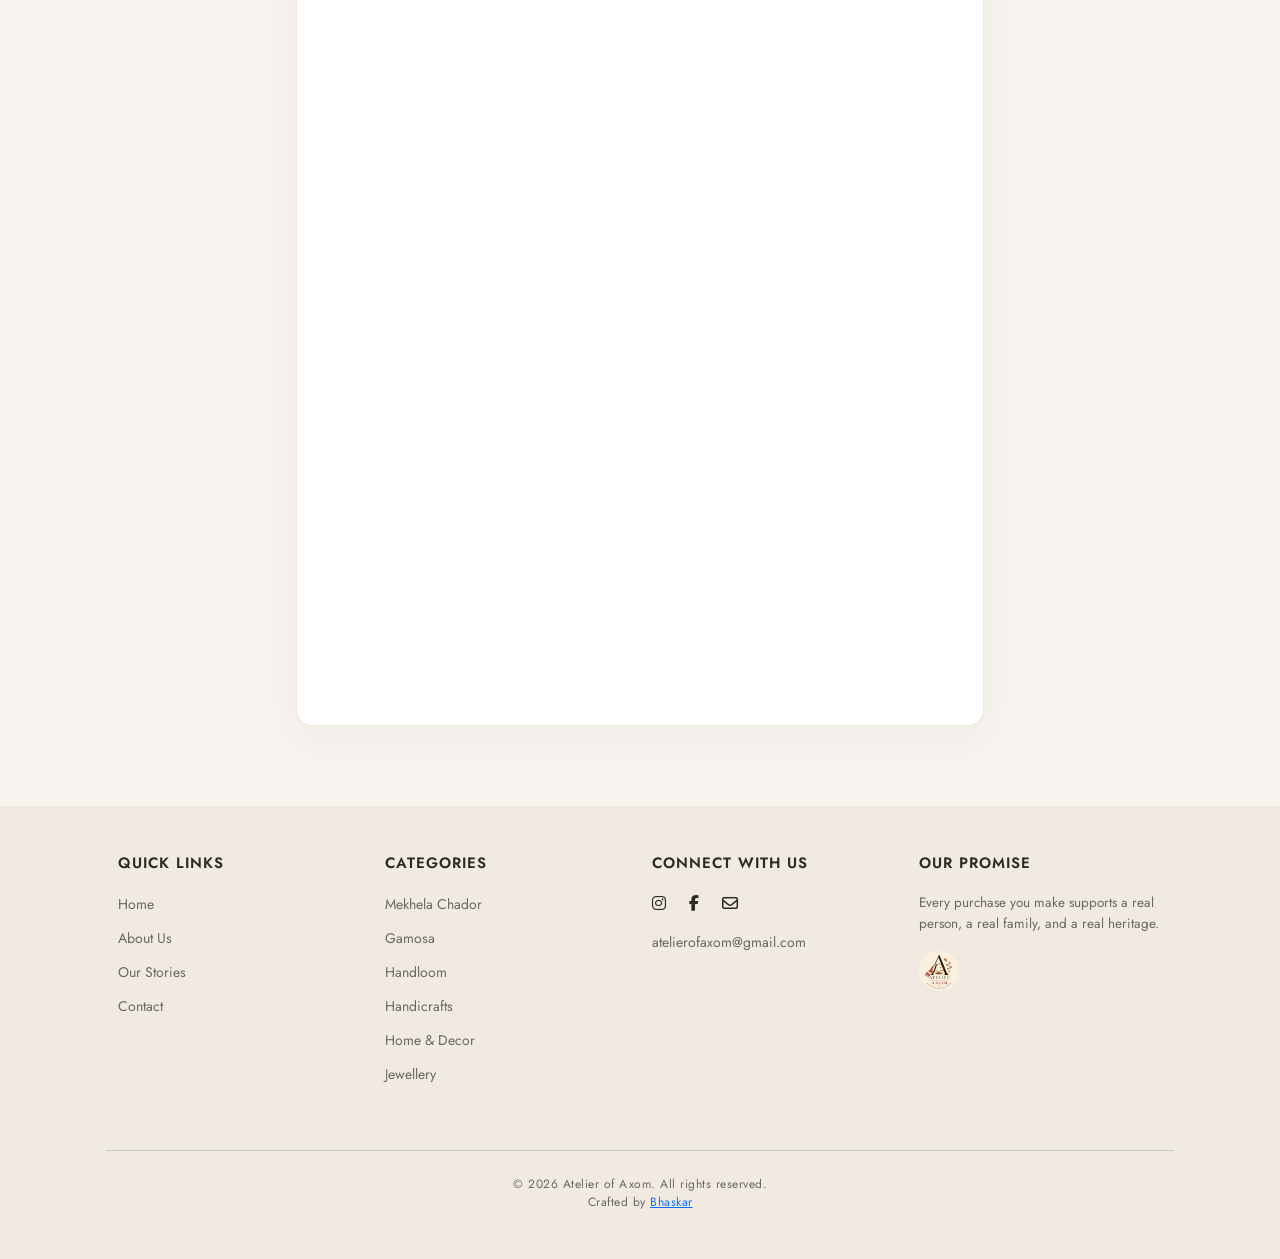
==== commit 8e4bb751: "Developed message updated" ====
--- a/index.html
+++ b/index.html
@@ -2,6 +2,7 @@
 <html lang="en">
 <head>
     <meta charset="UTF-8">
+    <link rel="icon" type="image/x-icon" href="resources/logo/logo.png">
     <meta name="viewport" content="width=device-width, initial-scale=1.0">
     <title>Atelier of Axom - About Us</title>
     <!-- Bootstrap 5 CSS -->
@@ -302,7 +303,7 @@
             <div class="row justify-content-center">
                 <div class="col-lg-10 col-xl-8">
                     <div class="form-embed-container">
-                        <iframe src="https://docs.google.com/forms/d/e/1FAIpQLSfD7xuxhR4m9uGj_y_Aas88g9SjHlA/viewform?embedded=true" width="100%" height="850" frameborder="0" marginheight="0" marginwidth="0">Loading…</iframe>
+                        <iframe src="https://docs.google.com/forms/d/e/1FAIpQLScM_et-hd-t4jzMG2bJCIMLoJF3dasBXs5VZBBEz6IxZj6RGw/viewform?usp=publish-editor" width="100%" height="850" frameborder="0" marginheight="0" marginwidth="0">Loading…</iframe>
                     </div>
                 </div>
             </div>
@@ -359,7 +360,7 @@
             <div class="row mt-5 pt-4 border-top border-secondary-subtle">
                 <div class="col-12 text-center">
                     <p class="copyright-text mb-0">&copy; 2026 Atelier of Axom. All rights reserved.</p>
-                    <p class="copyright-text mb-0"> Developed with love by <a href='https://bhaskar1208.github.io/' target='_blank'>Bhaskar</a></p>
+                    <p class="copyright-text mb-0"> Crafted by <a href='https://bhaskar1208.github.io/' target='_blank'>Bhaskar</a></p>
                 </div>
             </div>
         </div>
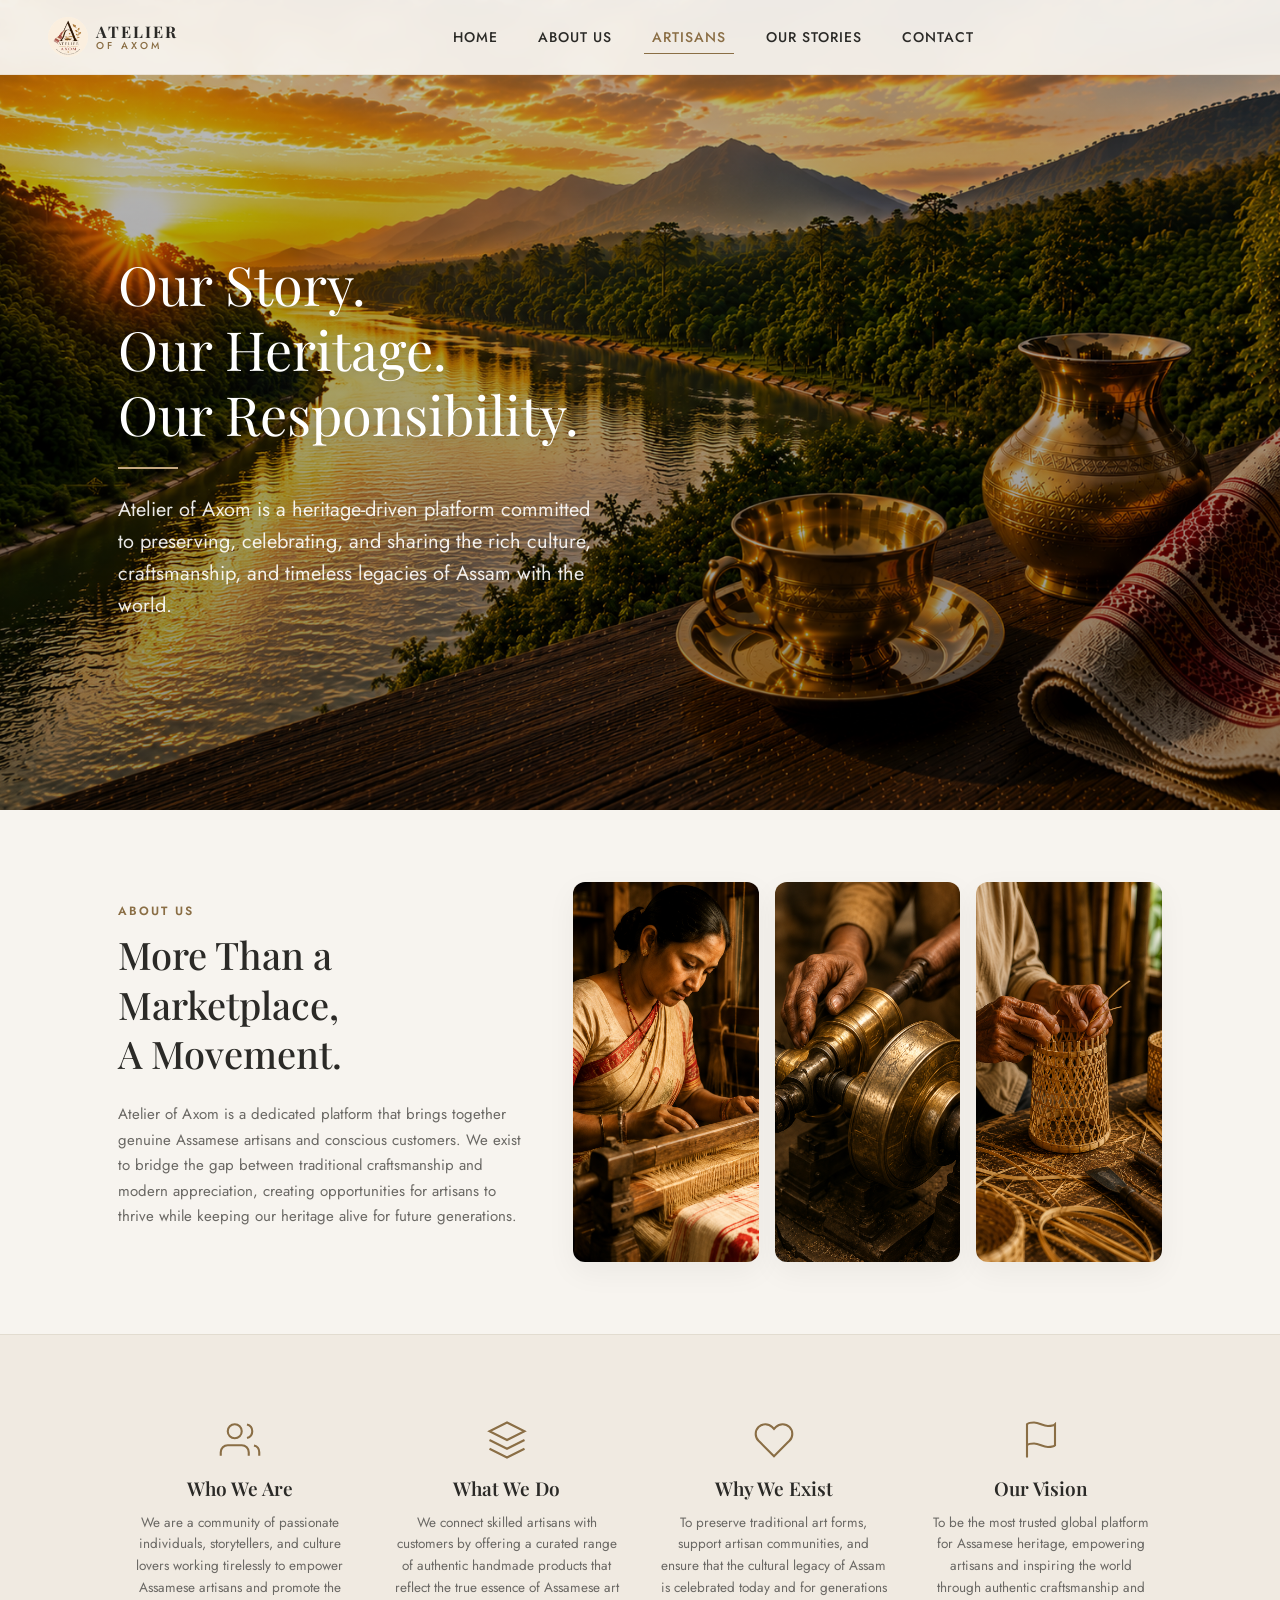
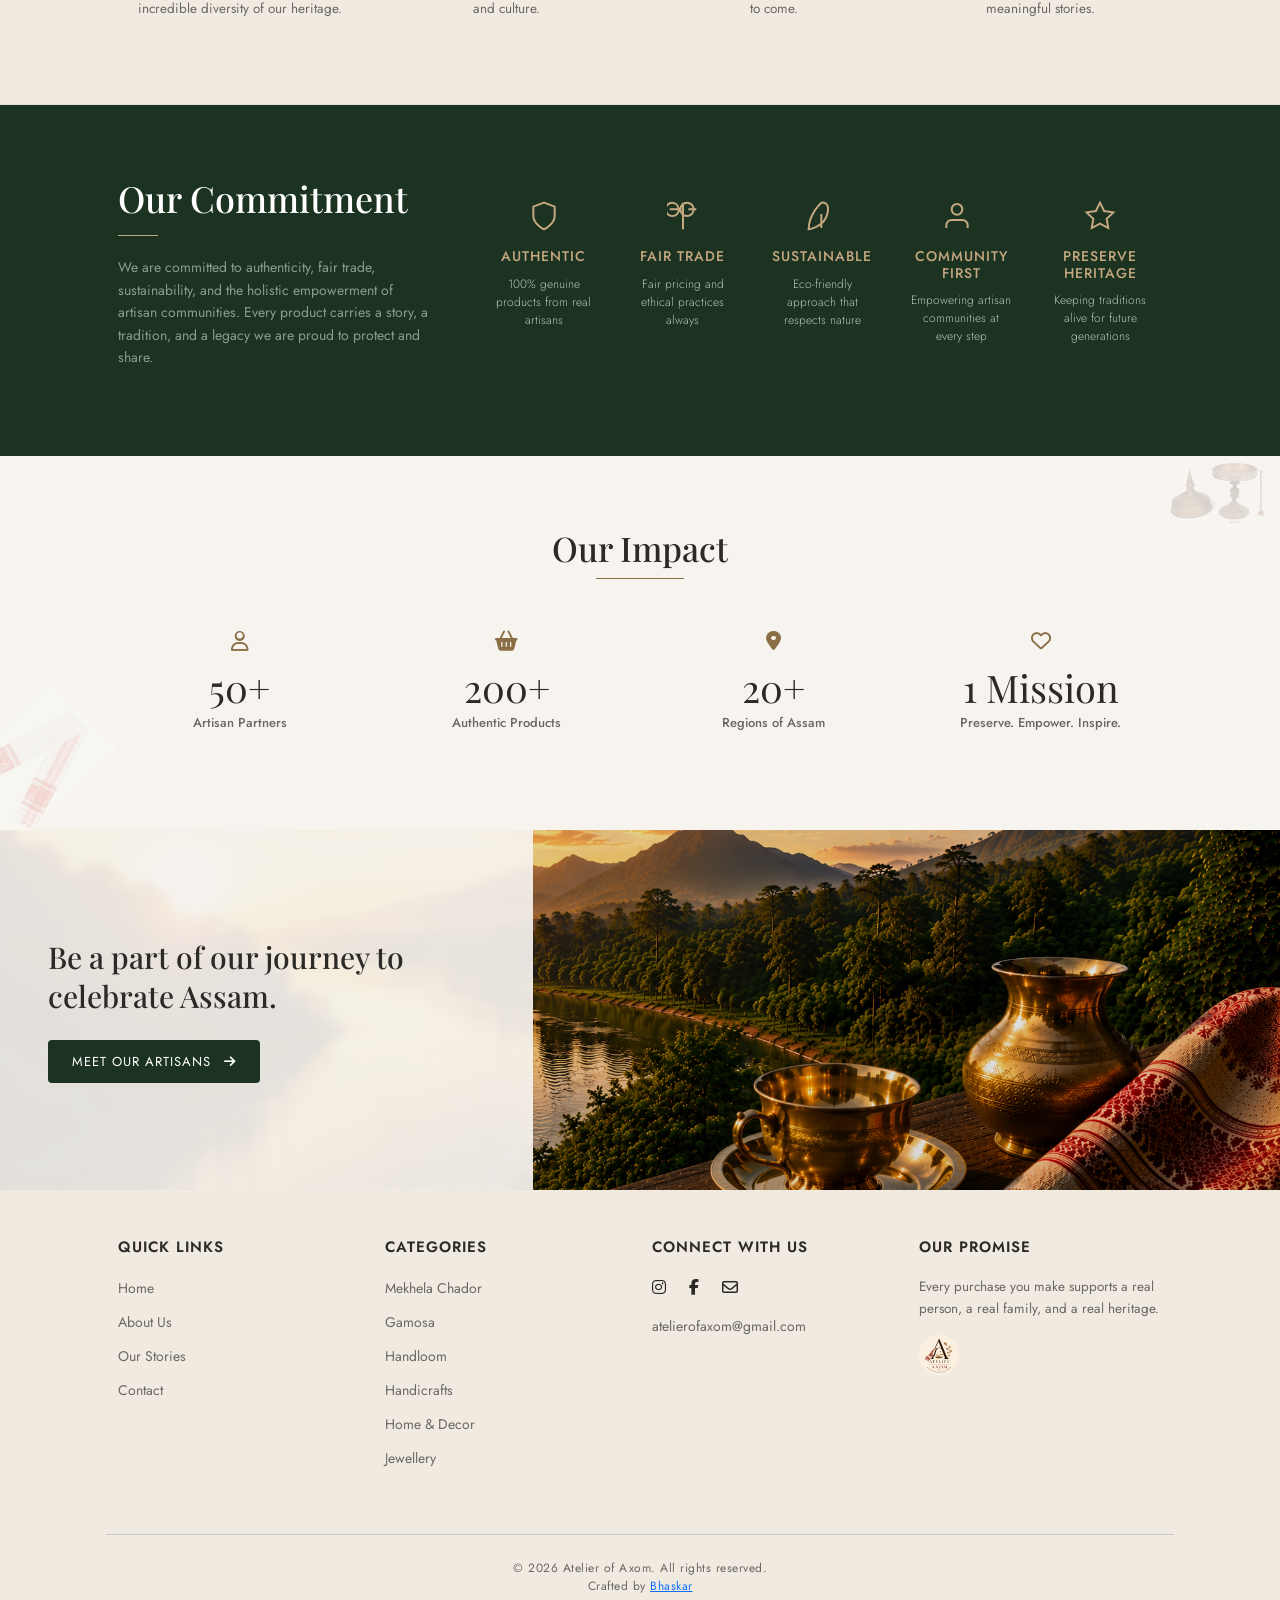
==== commit 15aca259: "-contact page" ====
--- a/index.html
+++ b/index.html
@@ -15,6 +15,7 @@
     <link href="https://fonts.googleapis.com/css2?family=Jost:wght@300;400;500;600&family=Playfair+Display:ital,wght@0,400;0,500;0,600;0,700;1,400&display=swap" rel="stylesheet">
     <!-- Custom Style -->
     <link rel="stylesheet" href="assets/css/style.css">
+    <script src="assets/js/util.js"></script>
 </head>
 <body id="home">
 
@@ -40,9 +41,8 @@
                     <li class="nav-item"><a class="nav-link" href="#home">Home</a></li>
                     <li class="nav-item"><a class="nav-link active" href="#about">About Us</a></li>
                     <li class="nav-item"><a class="nav-link" href="#artisans">Artisans</a></li>
-                    <!-- <li class="nav-item"><a class="nav-link" href="#">Shop</a></li> -->
                     <li class="nav-item"><a class="nav-link" href="#stories">Our Stories</a></li>
-                    <li class="nav-item"><a class="nav-link" href="#contact">Contact</a></li>
+                    <li class="nav-item"><a class="nav-link" href="contact.html">Contact</a></li>
                 </ul>
             </div>
             
@@ -291,24 +291,6 @@
             </div>
         </div>
     </section>
-    <section class="contact-form-section bg-cream-light py-5" id ="contact">
-        <div class="container px-4 px-md-5">
-            <div class="row justify-content-center">
-                <div class="col-lg-8 col-xl-7 text-center mb-4">
-                    <span class="section-label">GET IN TOUCH</span>
-                    <h2 class="section-heading mt-2 mb-3">We'd Love to Hear From You</h2>
-                    <p class="section-desc">Have questions about our artisans, heritage products, or want to collaborate? Drop us a message below.</p>
-                </div>
-            </div>
-            <div class="row justify-content-center">
-                <div class="col-lg-10 col-xl-8">
-                    <div class="form-embed-container">
-                        <iframe src="https://docs.google.com/forms/d/e/1FAIpQLScM_et-hd-t4jzMG2bJCIMLoJF3dasBXs5VZBBEz6IxZj6RGw/viewform?usp=publish-editor" width="100%" height="850" frameborder="0" marginheight="0" marginwidth="0">Loading…</iframe>
-                    </div>
-                </div>
-            </div>
-        </div>
-    </section>
 
     <!-- Main Footer Links & Info -->
     <footer class="main-footer bg-cream-dark py-5 text-dark">
--- a/assets/css/style.css
+++ b/assets/css/style.css
@@ -132,10 +132,11 @@
 }
 
 .hero-text {
-    font-size: clamp(14px, 2vw, 17px);
-    font-weight: 300;
+    font-size: clamp(18px, 5vw, 20px);
+    font-weight: 400;
     line-height: 1.6;
     max-width: 480px;
+    text-decoration: ;
     color: rgba(255, 255, 255, 0.9);
 }
 
@@ -456,3 +457,111 @@
 }
 }
 
+
+
+/* Premium Form Toggle Framework */
+.form-toggle-wrapper {
+position: relative;
+display: flex;
+background-color: var(--cream-dark);
+border: 1px solid rgba(197, 168, 128, 0.3);
+border-radius: 30px;
+padding: 4px;
+width: 320px;
+max-width: 100%;
+}
+
+.toggle-btn {
+position: relative;
+flex: 1;
+background: none;
+border: none;
+outline: none;
+font-family: var(--font-body);
+font-size: 13.5px;
+font-weight: 500;
+text-transform: uppercase;
+letter-spacing: 0.5px;
+color: var(--text-muted);
+padding: 10px 0;
+z-index: 2;
+transition: color 0.3s cubic-bezier(0.4, 0, 0.2, 1);
+}
+
+.toggle-btn.active {
+color: #ffffff !important;
+}
+
+.toggle-slider {
+position: absolute;
+top: 4px;
+left: 4px;
+width: calc(50% - 4px);
+height: calc(100% - 8px);
+background-color: var(--deep-green);
+border-radius: 26px;
+z-index: 1;
+transition: transform 0.35s cubic-bezier(0.4, 0, 0.2, 1);
+}
+
+/* Logic to slide the background pill over */
+.form-toggle-wrapper.vendor-active .toggle-slider {
+transform: translateX(100%);
+}
+
+/* Visibility toggling for the form frames */
+.form-pane {
+display: none;
+opacity: 0;
+transition: opacity 0.4s ease;
+}
+
+.form-pane.active {
+display: block;
+opacity: 1;
+}
+
+/* Clean Form Wrapper Border */
+.form-embed-container {
+background: #ffffff;
+padding: 15px;
+border-radius: 16px;
+border: 1px solid rgba(197, 168, 128, 0.2);
+box-shadow: 0 15px 40px rgba(43, 42, 39, 0.03);
+}
+
+
+
+@media (max-width: 767.98px) {
+.hero-section {
+/* Change from cover to contain so the full width fits the screen */
+background-size: contain !important;
+background-position: top center !important;
+
+/* Adjust padding/height so text doesn't bleed out of the background container */
+height: auto !important;
+min-height: auto !important;
+padding-top: 100px !important;
+padding-bottom: 40px !important;
+}
+
+.hero-content-box {
+margin-top: 45vw; /* Pushes the text beautifully down right below the scaled image */
+background: var(--cream-light); /* Blends into the webpage body background */
+padding: 20px 0;
+}
+
+.hero-title {
+color: var(--text-dark) !important; /* Makes text dark since it's no longer on top of the image */
+text-shadow: none !important;
+}
+
+.hero-text {
+color: var(--text-muted) !important;
+}
+}
+
+
+
+
+
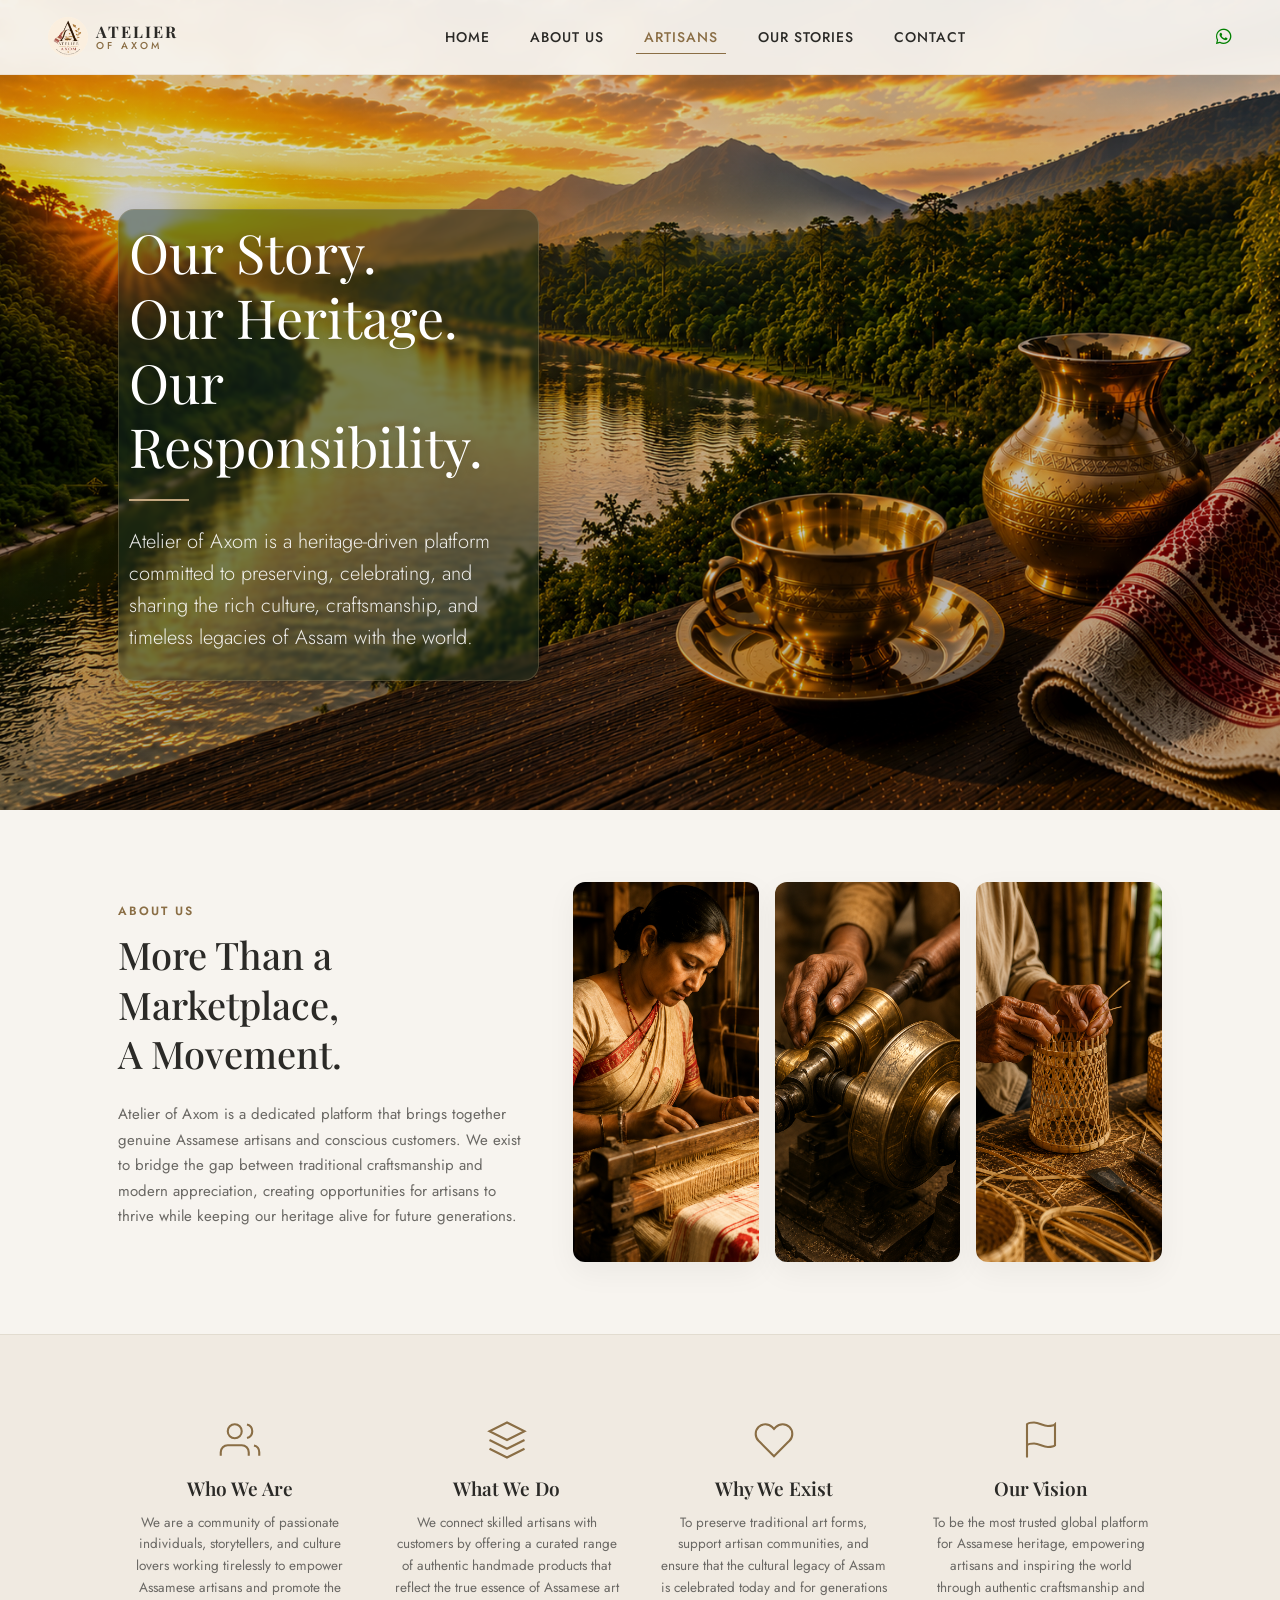
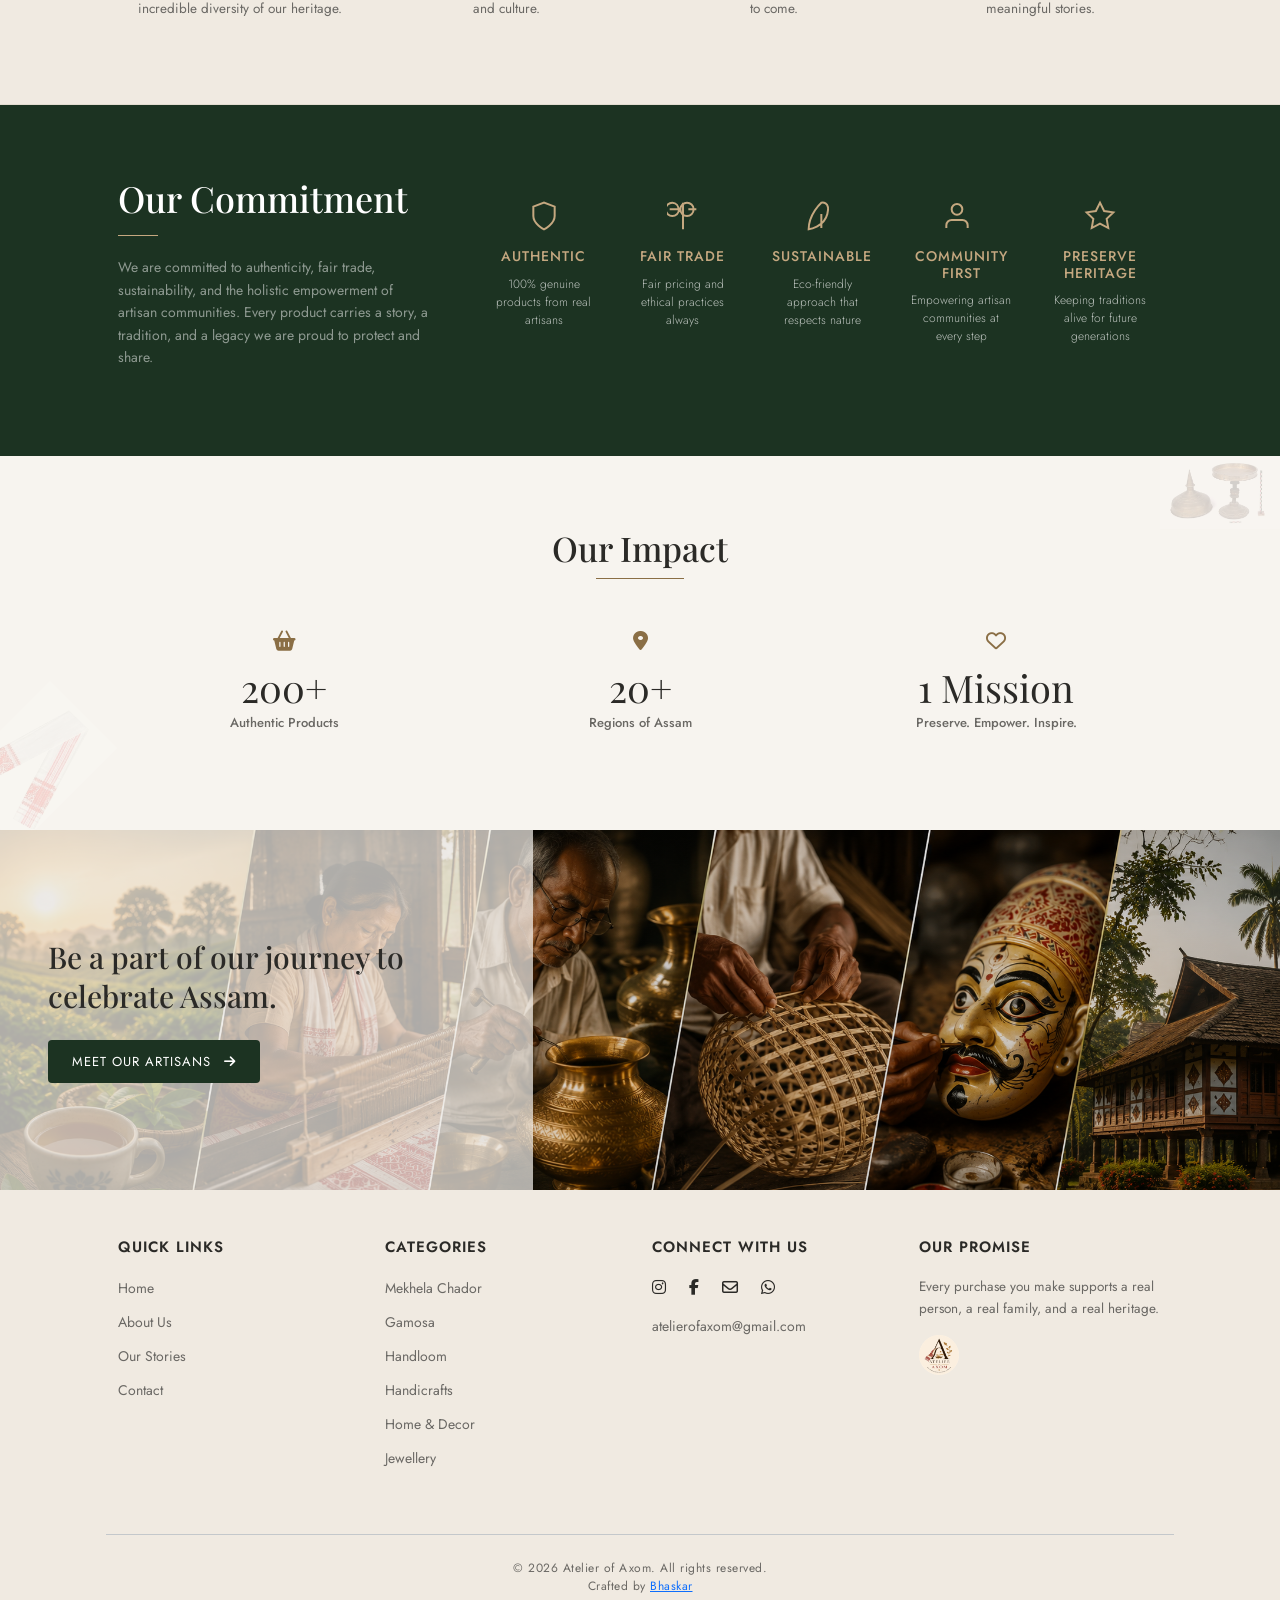
==== commit 56421e56: "stories section added" ====
--- a/index.html
+++ b/index.html
@@ -23,7 +23,7 @@
     <nav class="navbar navbar-expand-lg navbar-light fixed-top header-nav">
         <div class="container-fluid px-4 px-md-5">
             <a class="navbar-brand d-flex align-items-center" href="#home">
-                
+
                 <img src="resources/logo/logo.png" class="brand-logo-img me-2" alt="LOGO of Atelire of Axom"/>
                 
                 <div class="brand-text-wrapper">
@@ -41,35 +41,40 @@
                     <li class="nav-item"><a class="nav-link" href="#home">Home</a></li>
                     <li class="nav-item"><a class="nav-link active" href="#about">About Us</a></li>
                     <li class="nav-item"><a class="nav-link" href="#artisans">Artisans</a></li>
-                    <li class="nav-item"><a class="nav-link" href="#stories">Our Stories</a></li>
+                    <li class="nav-item"><a class="nav-link" href="stories.html">Our Stories</a></li>
                     <li class="nav-item"><a class="nav-link" href="contact.html">Contact</a></li>
                 </ul>
             </div>
             
-            <!-- <div class="nav-icons d-none d-lg-flex align-items-center gap-3">
-                <a href="#" class="nav-icon-link"><i class="fa-regular fa-user"></i></a>
+            <div class="nav-icons d-none d-lg-flex align-items-center gap-3">
+                <a href="https://wa.me/919706716077" target="_blank" class="nav-icon-link" style="color:green"><i class="fa-brands fa-whatsapp"></i></a>
+                <!-- <a href="#" class="nav-icon-link"><i class="fa-regular fa-user"></i></a>
                 <a href="#" class="nav-icon-link"><i class="fa-solid fa-basket-shopping"></i></a>
-                <a href="#" class="nav-icon-link"><i class="fa-solid fa-bars"></i></a>
-            </div> -->
+                <a href="#" class="nav-icon-link"><i class="fa-solid fa-bars"></i></a> -->
+            </div>
         </div>
     </nav>
 
- 
-    <header class="hero-section" style="background-image: linear-gradient(rgba(0, 0, 0, 0.25), rgba(0, 0, 0, 0.45)), url('resources/background_photos/bg1.png');">
+
+    <header class="hero-section" style="background-image: linear-gradient(rgba(0, 0, 0, 0.15), rgba(0, 0, 0, 0.3)), url('resources/background_photos/bg1.png');">
         <div class="container h-100 d-flex flex-column justify-content-center px-4 px-md-5">
             <div class="row">
-                <div class="col-10 col-md-8 col-lg-6 hero-content-box">
-                    <h1 class="hero-title">Our Story.<br>Our Heritage.<br>Our Responsibility.</h1>
-                    <div class="hero-divider"></div>
-                    <p class="hero-text">
-                        Atelier of Axom is a heritage-driven platform committed to preserving, celebrating, and sharing the rich culture, craftsmanship, and timeless legacies of Assam with the world.
-                    </p>
+                <div class="col-11 col-sm-10 col-md-8 col-lg-6 col-xl-5">
+
+                    <div class="hero-premium-box">
+                        <h1 class="hero-title">Our Story.<br>Our Heritage.<br>Our Responsibility.</h1>
+                        <div class="hero-divider"></div>
+                        <p class="hero-text">
+                            Atelier of Axom is a heritage-driven platform committed to preserving, celebrating, and sharing the rich culture, craftsmanship, and timeless legacies of Assam with the world.
+                        </p>
+                    </div>
+
                 </div>
             </div>
         </div>
     </header>
 
- 
+
     <section class="movement-section bg-cream-light py-5" id="about">
         <div class="container px-4 px-md-5 py-4">
             <div class="row align-items-center g-5">
@@ -234,7 +239,7 @@
             <h2 class="impact-section-title mb-5">Our Impact</h2>
             <div class="row g-4 justify-content-center">
                 <!-- Stat 1 -->
-                <div class="col-6 col-md-3">
+                <!-- <div class="col-6 col-md-3">
                     <div class="stat-counter-box">
                         <div class="stat-icon mb-2">
                             <i class="fa-regular fa-user"></i>
@@ -242,9 +247,9 @@
                         <h3 class="stat-number">50+</h3>
                         <p class="stat-label">Artisan Partners</p>
                     </div>
-                </div>
+                </div> -->
                 <!-- Stat 2 -->
-                <div class="col-6 col-md-3">
+                <div class="col-6 col-md-4">
                     <div class="stat-counter-box">
                         <div class="stat-icon mb-2">
                             <i class="fa-solid fa-basket-shopping"></i>
@@ -254,7 +259,7 @@
                     </div>
                 </div>
                 <!-- Stat 3 -->
-                <div class="col-6 col-md-3">
+                <div class="col-6 col-md-4">
                     <div class="stat-counter-box">
                         <div class="stat-icon mb-2">
                             <i class="fa-solid fa-location-dot"></i>
@@ -264,7 +269,7 @@
                     </div>
                 </div>
                 <!-- Stat 4 -->
-                <div class="col-6 col-md-3">
+                <div class="col-6 col-md-4">
                     <div class="stat-counter-box">
                         <div class="stat-icon mb-2">
                             <i class="fa-regular fa-heart"></i>
@@ -278,14 +283,14 @@
     </section>
 
     <!-- Footer Banner Call to Action -->
-    <section class="cta-banner" style="background-image: linear-gradient(rgba(0,0,0,0.1), rgba(0,0,0,0.15)), url('resources/background_photos/bg2.png');" id="artisans">
+    <section class="cta-banner" style="background-image: linear-gradient(rgba(0,0,0,0.1), rgba(0,0,0,0.15)), url('resources/background_photos/bg10.png');" id="artisans">
         <div class="container-fluid h-100 p-0">
             <div class="row g-0 h-100">
                 <div class="col-md-5 d-flex flex-column justify-content-center px-4 px-md-5 py-5 cta-left-block">
                     <h3 class="cta-title">Be a part of our journey to celebrate Assam.</h3>
                     <a href="#" class="btn btn-dark btn-meet mt-3">Meet Our Artisans <i class="fa-solid fa-arrow-right ms-2"></i></a>
                 </div>
-                <div class="col-md-7 d-none d-md-block position-relative">
+                <div class="col-md-7">
                     <!-- Beautiful gradient/scenery container -->
                 </div>
             </div>
@@ -326,6 +331,7 @@
                         <a href="https://www.facebook.com/share/18noSRb92J/" target="_blank"><i class="fa-brands fa-facebook-f"></i></a>
                         <!-- <a href="#"><i class="fa-brands fa-youtube"></i></a> -->
                         <a href="mailto:atelierofaxom@gmail.com" target="_blank"><i class="fa-regular fa-envelope"></i></a>
+                        <a href="https://wa.me/919706716077" target="_blank"><i class="fa-brands fa-whatsapp"></i></a>
                     </div>
                     <p class="footer-email-text mb-0">atelierofaxom@gmail.com</p>
                 </div>
--- a/assets/css/style.css
+++ b/assets/css/style.css
@@ -118,6 +118,7 @@
 .hero-title {
     font-family: var(--font-heading);
     font-size: clamp(32px, 5vw, 54px);
+    color: white;
     font-weight: 400;
     line-height: 1.2;
     margin-bottom: 20px;
@@ -133,7 +134,7 @@
 
 .hero-text {
     font-size: clamp(18px, 5vw, 20px);
-    font-weight: 400;
+    font-weight: 300;
     line-height: 1.6;
     max-width: 480px;
     text-decoration: ;
@@ -312,14 +313,16 @@
 /* Footer CTA Banner Call to Action */
 .cta-banner {
     height: 40vh;
-    min-height: 280px;
     background-size: cover;
-    background-position: left center;
-}
-
+}
+
+.cta-image{
+    max-width: 100vw;
+    max-width: 60vw
+}
 .cta-left-block {
-    background-color: rgba(247, 244, 239, 0.92);
-    backdrop-filter: blur(5px);
+    background-color: rgba(247, 244, 239, 0.70);
+    backdrop-filter: blur(0px);
 }
 
 .cta-title {
@@ -428,140 +431,209 @@
     }
 }
 
-/* Contact Form Section Styling */
 .contact-form-section {
-position: relative;
-background-color: var(--cream-light);
-padding-bottom: 5rem !important;
+    position: relative;
+    background-color: var(--cream-light);
+    padding-bottom: 5rem !important;
 }
 
 .form-embed-container {
-background: #ffffff;
-padding: 20px;
-border-radius: 16px;
-border: 1px solid rgba(197, 168, 128, 0.25); /* Light primary gold accent border */
-box-shadow: 0 15px 40px rgba(43, 42, 39, 0.04); /* Soft premium shadow */
-overflow: hidden;
-transition: transform 0.3s ease;
+    background: #ffffff;
+    padding: 20px;
+    border-radius: 16px;
+    border: 1px solid rgba(197, 168, 128, 0.25); /* Light primary gold accent border */
+    box-shadow: 0 15px 40px rgba(43, 42, 39, 0.04); /* Soft premium shadow */
+    overflow: hidden;
+    transition: transform 0.3s ease;
 }
 
 .form-embed-container:hover {
-transform: translateY(-2px);
-}
-
-/* Smooth responsiveness adjustments for smaller screens */
+    transform: translateY(-2px);
+}
+
+
+.form-toggle-wrapper {
+    position: relative;
+    display: flex;
+    background-color: var(--cream-dark);
+    border: 1px solid rgba(197, 168, 128, 0.3);
+    border-radius: 30px;
+    padding: 4px;
+    width: 320px;
+    max-width: 100%;
+}
+
+.toggle-btn {
+    position: relative;
+    flex: 1;
+    background: none;
+    border: none;
+    outline: none;
+    font-family: var(--font-body);
+    font-size: 13.5px;
+    font-weight: 500;
+    text-transform: uppercase;
+    letter-spacing: 0.5px;
+    color: var(--text-muted);
+    padding: 10px 0;
+    z-index: 2;
+    transition: color 0.3s cubic-bezier(0.4, 0, 0.2, 1);
+}
+
+.toggle-btn.active {
+    color: #ffffff !important;
+}
+
+.toggle-slider {
+    position: absolute;
+    top: 4px;
+    left: 4px;
+    width: calc(50% - 4px);
+    height: calc(100% - 8px);
+    background-color: var(--deep-green);
+    border-radius: 26px;
+    z-index: 1;
+    transition: transform 0.35s cubic-bezier(0.4, 0, 0.2, 1);
+}
+
+.form-toggle-wrapper.vendor-active .toggle-slider {
+    transform: translateX(100%);
+}
+
+.form-pane {
+    display: none;
+    opacity: 0;
+    transition: opacity 0.4s ease;
+}
+
+.form-pane.active {
+    display: block;
+    opacity: 1;
+}
+
+.form-embed-container {
+    background: #ffffff;
+    padding: 15px;
+    border-radius: 16px;
+    border: 1px solid rgba(197, 168, 128, 0.2);
+    box-shadow: 0 15px 40px rgba(43, 42, 39, 0.03);
+}
+.hero-premium-box {
+    background: rgba(28, 51, 34, 0.45); 
+    backdrop-filter: blur(2px);
+    -webkit-backdrop-filter: blur(1px); 
+    padding: 10px 10px;
+    border-radius: 16px;
+    border: 1px solid rgba(197, 168, 128, 0.25);
+    box-shadow: 0 20px 50px rgba(0, 0, 0, 0.25);
+    transition: all 0.4s ease;
+}
+
+
+
+/* Custom Fonts and Typography Hooks */
+.serif-font {
+    font-family: 'Playfair Display', 'Georgia', serif;
+    font-weight: 400;
+    color: #1c221e; /* Sophisticated deep dark green-black */
+}
+
+/* Base Section Styling */
+.premium-story-section {
+    background-color: #F4F3F0; /* Soft, upscale linen/cream background color */
+}
+
+/* The Main Background Container Box */
+.story-canvas-box {
+    background: #EAE8E3; /* Slightly darker cream to frame the white text area */
+    border-radius: 4px;
+    overflow: hidden;
+    border: 1px solid rgba(0, 0, 0, 0.05);
+}
+
+/* Left Sidebar Pillar Box */
+.story-sidebar {
+    background-color: #EAE8E3; /* Seamlessly blends into container background */
+    border-right: 1px solid rgba(0, 0, 0, 0.04);
+}
+
+.story-meta-tag {
+    font-size: 0.75rem;
+    letter-spacing: 0.2em;
+    color: #8A857C;
+    font-weight: 600;
+}
+
+.story-main-title {
+    font-size: 1.85rem;
+    line-height: 1.35;
+}
+
+/* Right Content Area Box */
+.story-content-body {
+    background-color: #FFFFFF !important;
+}
+
+/* Long Text Formatting for Maximum Readability */
+.story-lead {
+    font-size: 1.130rem;
+    line-height: 2;
+    color: #2c3531;
+    font-weight: 400;
+}
+
+.story-paragraph {
+    font-size: 0.975rem;
+    line-height: 1.9;
+    color: grey;
+    text-align: justify; /* Gives it that high-end textbook/magazine feel */
+    text-justify: inter-word;
+}
+
+/* Desktop Responsive Enhancements */
+@media (min-width: 768px) {
+    .story-sidebar {
+        position: -webkit-sticky;
+        position: sticky;
+        top: 40px; /* Text stays neatly tracked as you scroll down long paragraphs */
+        height: max-content;
+    }
+
+    .story-main-title {
+        font-size: 2.2rem;
+    }
+}
+
+
+
+
+
+
+
+
+
 @media (max-width: 767.98px) {
-.form-embed-container {
-padding: 10px;
-border-radius: 12px;
-}
-}
-
-
-
-/* Premium Form Toggle Framework */
-.form-toggle-wrapper {
-position: relative;
-display: flex;
-background-color: var(--cream-dark);
-border: 1px solid rgba(197, 168, 128, 0.3);
-border-radius: 30px;
-padding: 4px;
-width: 320px;
-max-width: 100%;
-}
-
-.toggle-btn {
-position: relative;
-flex: 1;
-background: none;
-border: none;
-outline: none;
-font-family: var(--font-body);
-font-size: 13.5px;
-font-weight: 500;
-text-transform: uppercase;
-letter-spacing: 0.5px;
-color: var(--text-muted);
-padding: 10px 0;
-z-index: 2;
-transition: color 0.3s cubic-bezier(0.4, 0, 0.2, 1);
-}
-
-.toggle-btn.active {
-color: #ffffff !important;
-}
-
-.toggle-slider {
-position: absolute;
-top: 4px;
-left: 4px;
-width: calc(50% - 4px);
-height: calc(100% - 8px);
-background-color: var(--deep-green);
-border-radius: 26px;
-z-index: 1;
-transition: transform 0.35s cubic-bezier(0.4, 0, 0.2, 1);
-}
-
-/* Logic to slide the background pill over */
-.form-toggle-wrapper.vendor-active .toggle-slider {
-transform: translateX(100%);
-}
-
-/* Visibility toggling for the form frames */
-.form-pane {
-display: none;
-opacity: 0;
-transition: opacity 0.4s ease;
-}
-
-.form-pane.active {
-display: block;
-opacity: 1;
-}
-
-/* Clean Form Wrapper Border */
-.form-embed-container {
-background: #ffffff;
-padding: 15px;
-border-radius: 16px;
-border: 1px solid rgba(197, 168, 128, 0.2);
-box-shadow: 0 15px 40px rgba(43, 42, 39, 0.03);
-}
-
-
-
-@media (max-width: 767.98px) {
-.hero-section {
-/* Change from cover to contain so the full width fits the screen */
-background-size: contain !important;
-background-position: top center !important;
-
-/* Adjust padding/height so text doesn't bleed out of the background container */
-height: auto !important;
-min-height: auto !important;
-padding-top: 100px !important;
-padding-bottom: 40px !important;
-}
-
-.hero-content-box {
-margin-top: 45vw; /* Pushes the text beautifully down right below the scaled image */
-background: var(--cream-light); /* Blends into the webpage body background */
-padding: 20px 0;
-}
-
-.hero-title {
-color: var(--text-dark) !important; /* Makes text dark since it's no longer on top of the image */
-text-shadow: none !important;
-}
-
-.hero-text {
-color: var(--text-muted) !important;
-}
-}
-
-
-
-
-
+    .hero-title {
+        line-height: 1.6;
+    }
+    .form-embed-container {
+        padding: 10px;
+        border-radius: 12px;
+    }
+    .hero-content-box {
+     background: transparent !important;
+     margin-top: 0 !important;
+     padding: 0 !important;
+ }
+ .hero-section {
+    background-size: cover; !important;
+}
+.hero-premium-box {
+    background: rgba(24, 43, 29, 0.65) !important;
+    backdrop-filter: blur(1px) !important;
+    padding: 10px 25px !important;
+    border-radius: 16px !important;
+}
+}
+
+
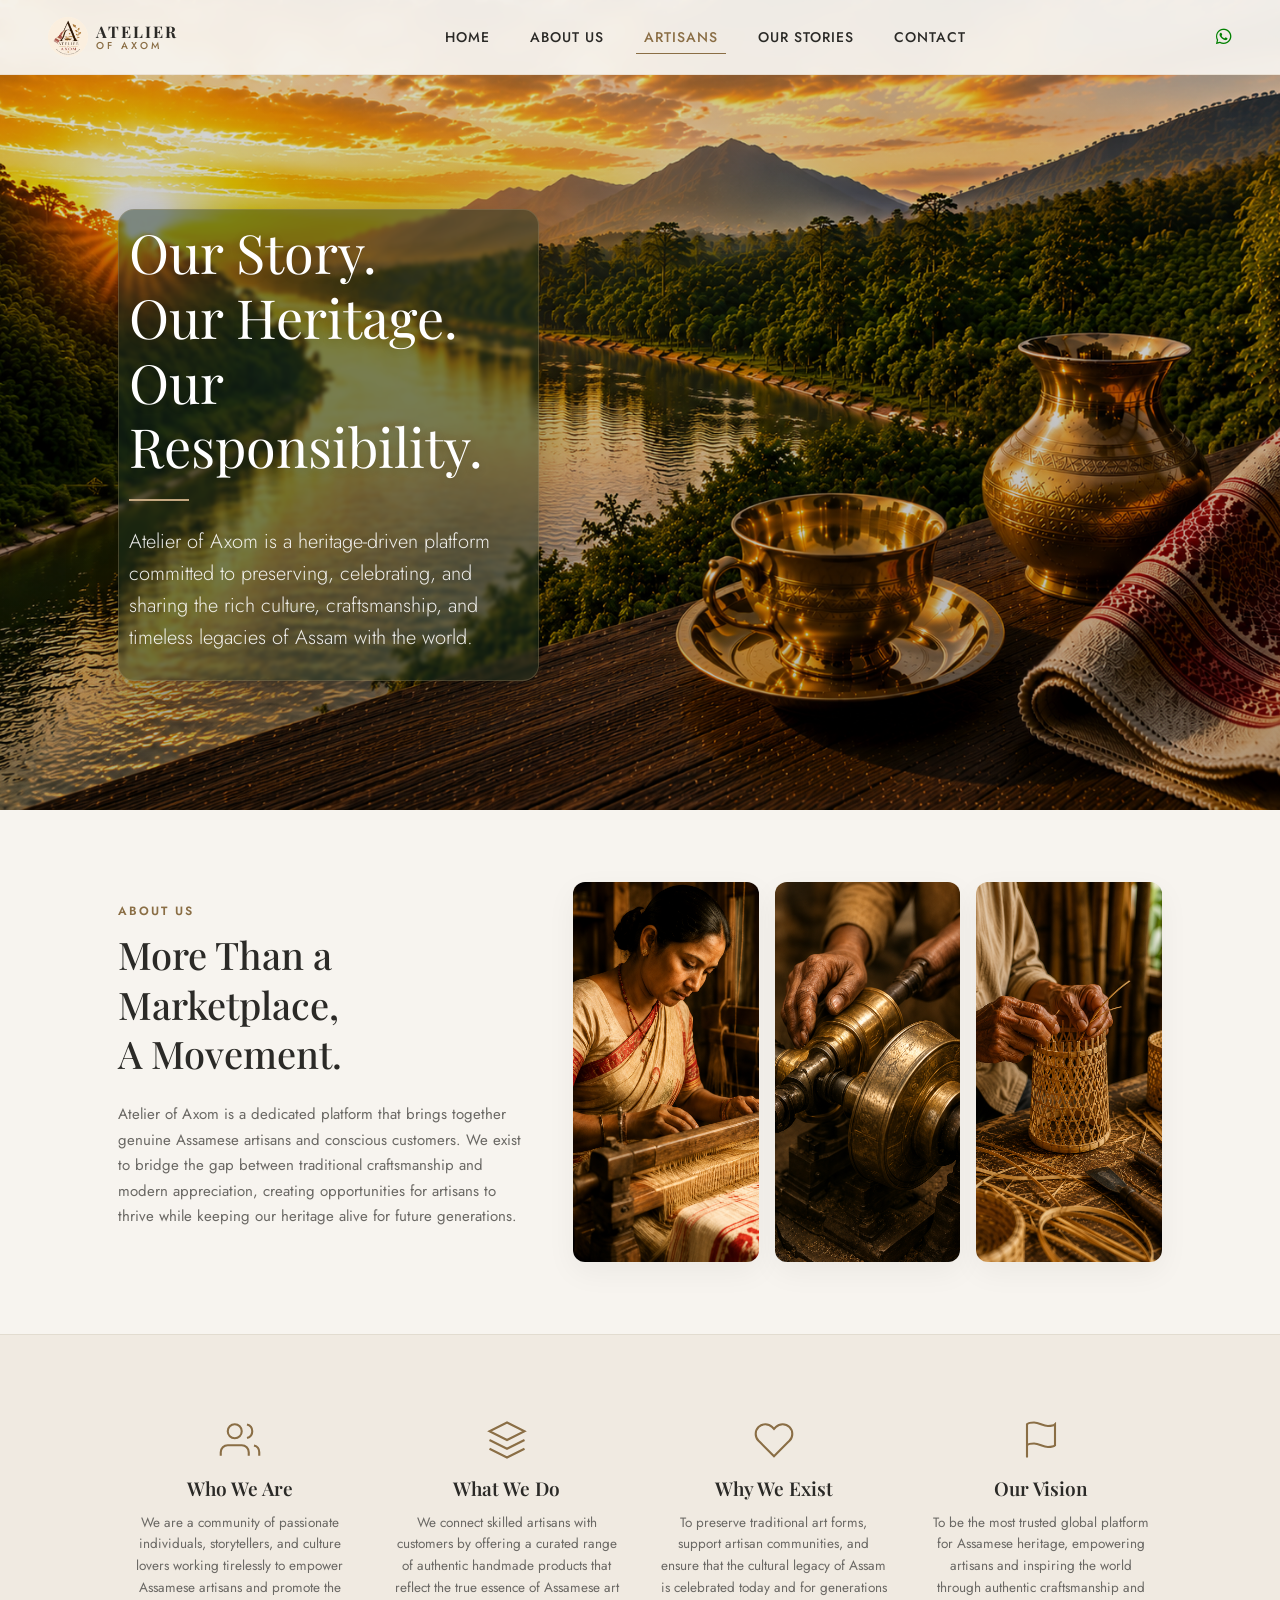
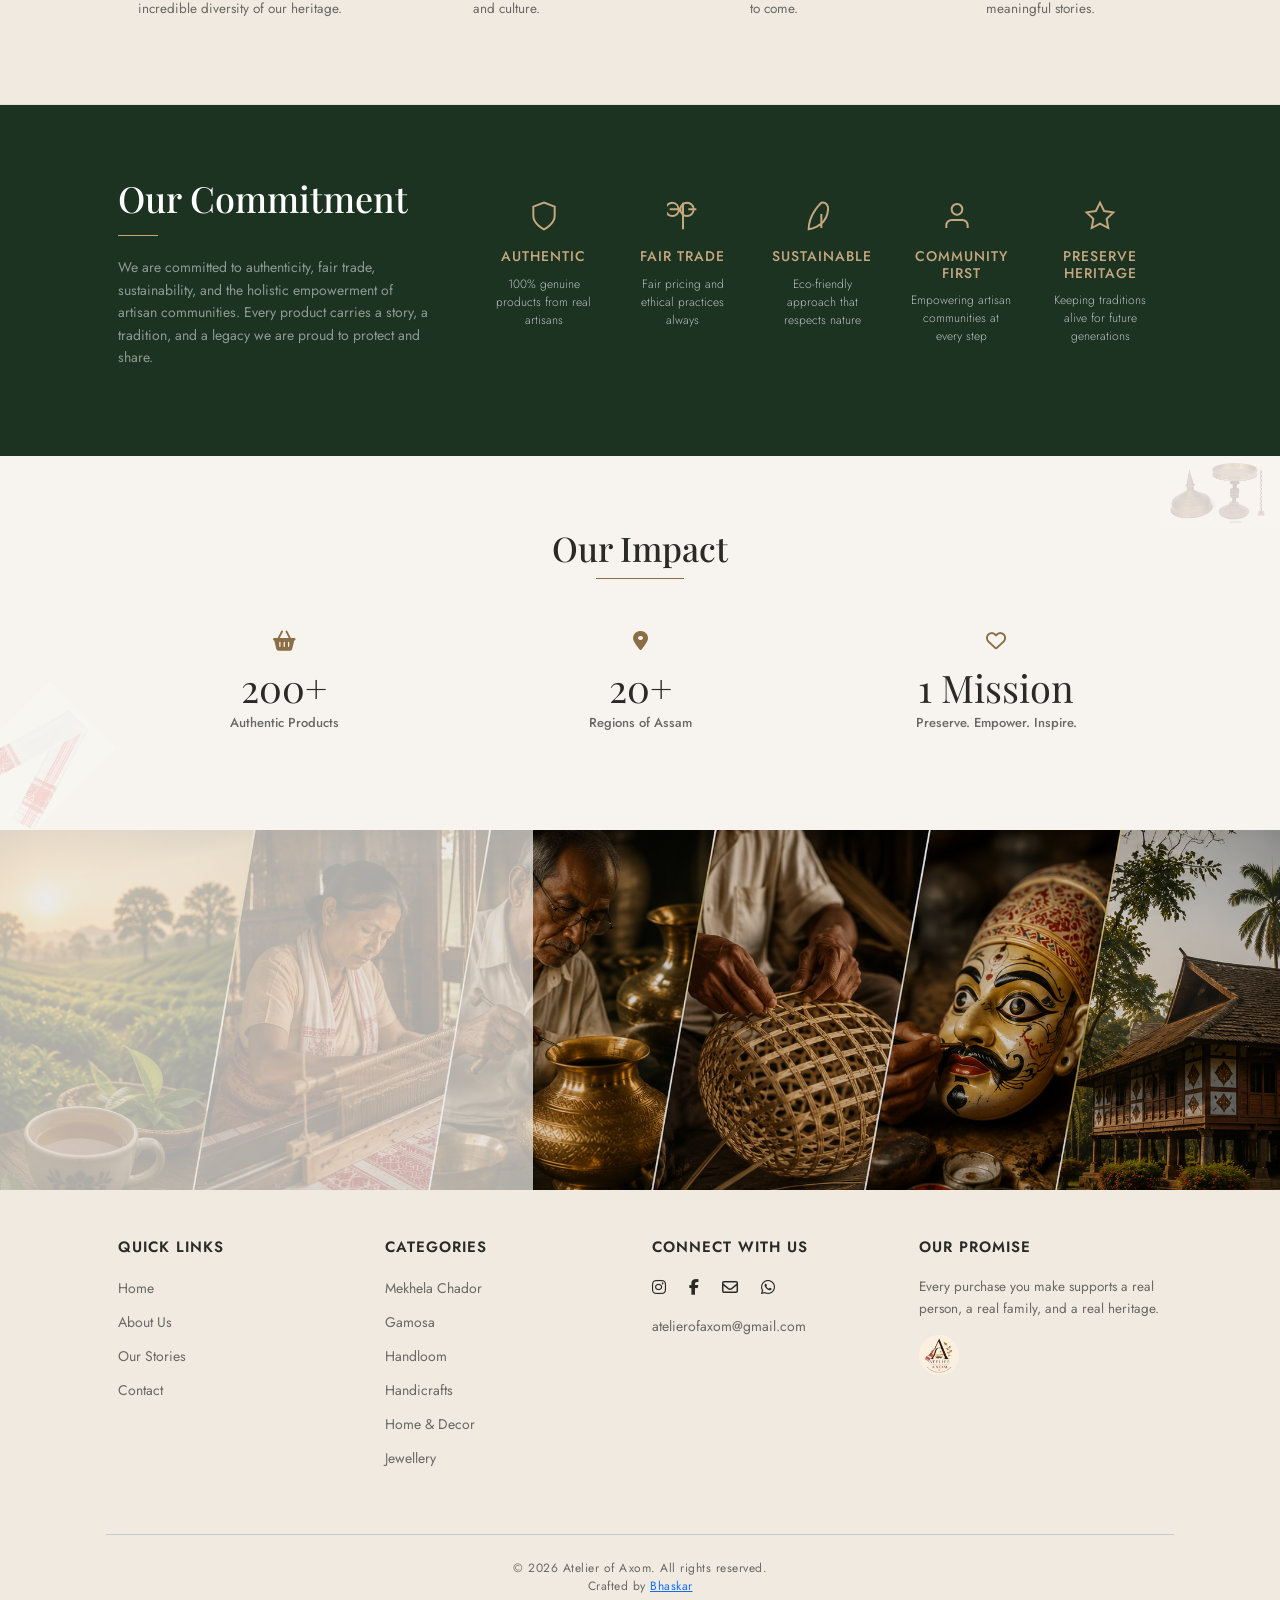
==== commit 79e9e522: "hero section mobile photo" ====
--- a/index.html
+++ b/index.html
@@ -56,7 +56,7 @@
     </nav>
 
 
-    <header class="hero-section" style="background-image: linear-gradient(rgba(0, 0, 0, 0.15), rgba(0, 0, 0, 0.3)), url('resources/background_photos/bg1.png');">
+    <header class="hero-section">
         <div class="container h-100 d-flex flex-column justify-content-center px-4 px-md-5">
             <div class="row">
                 <div class="col-11 col-sm-10 col-md-8 col-lg-6 col-xl-5">
--- a/assets/css/style.css
+++ b/assets/css/style.css
@@ -102,6 +102,7 @@
 
 /* Hero Section Design */
 .hero-section {
+    background-image: linear-gradient(rgba(0, 0, 0, 0.15), rgba(0, 0, 0, 0.3)), url('../../resources/background_photos/bg1.png');
     height: 90vh;
     min-height: 550px;
     background-size: cover;
@@ -590,8 +591,9 @@
     text-justify: inter-word;
 }
 
-/* Desktop Responsive Enhancements */
-@media (min-width: 768px) {
+
+
+@media (max-width: 767.98px) {
     .story-sidebar {
         position: -webkit-sticky;
         position: sticky;
@@ -602,17 +604,6 @@
     .story-main-title {
         font-size: 2.2rem;
     }
-}
-
-
-
-
-
-
-
-
-
-@media (max-width: 767.98px) {
     .hero-title {
         line-height: 1.6;
     }
@@ -621,19 +612,20 @@
         border-radius: 12px;
     }
     .hero-content-box {
-     background: transparent !important;
-     margin-top: 0 !important;
-     padding: 0 !important;
- }
- .hero-section {
-    background-size: cover; !important;
-}
-.hero-premium-box {
-    background: rgba(24, 43, 29, 0.65) !important;
-    backdrop-filter: blur(1px) !important;
-    padding: 10px 25px !important;
-    border-radius: 16px !important;
-}
-}
-
-
+         background: transparent !important;
+         margin-top: 0 !important;
+         padding: 0 !important;
+    }
+     .hero-section {
+        background-size: 100% 100% !important;
+        background-image: linear-gradient(rgba(0, 0, 0, 0.15), rgba(0, 0, 0, 0.3)), url('../../resources/background_photos/bg1_mobile.png') !important;
+    }
+    .hero-premium-box {
+        background: rgba(24, 43, 29, 0.65) !important;
+        backdrop-filter: blur(1px) !important;
+        padding: 10px 25px !important;
+        border-radius: 16px !important;
+    }
+}
+
+
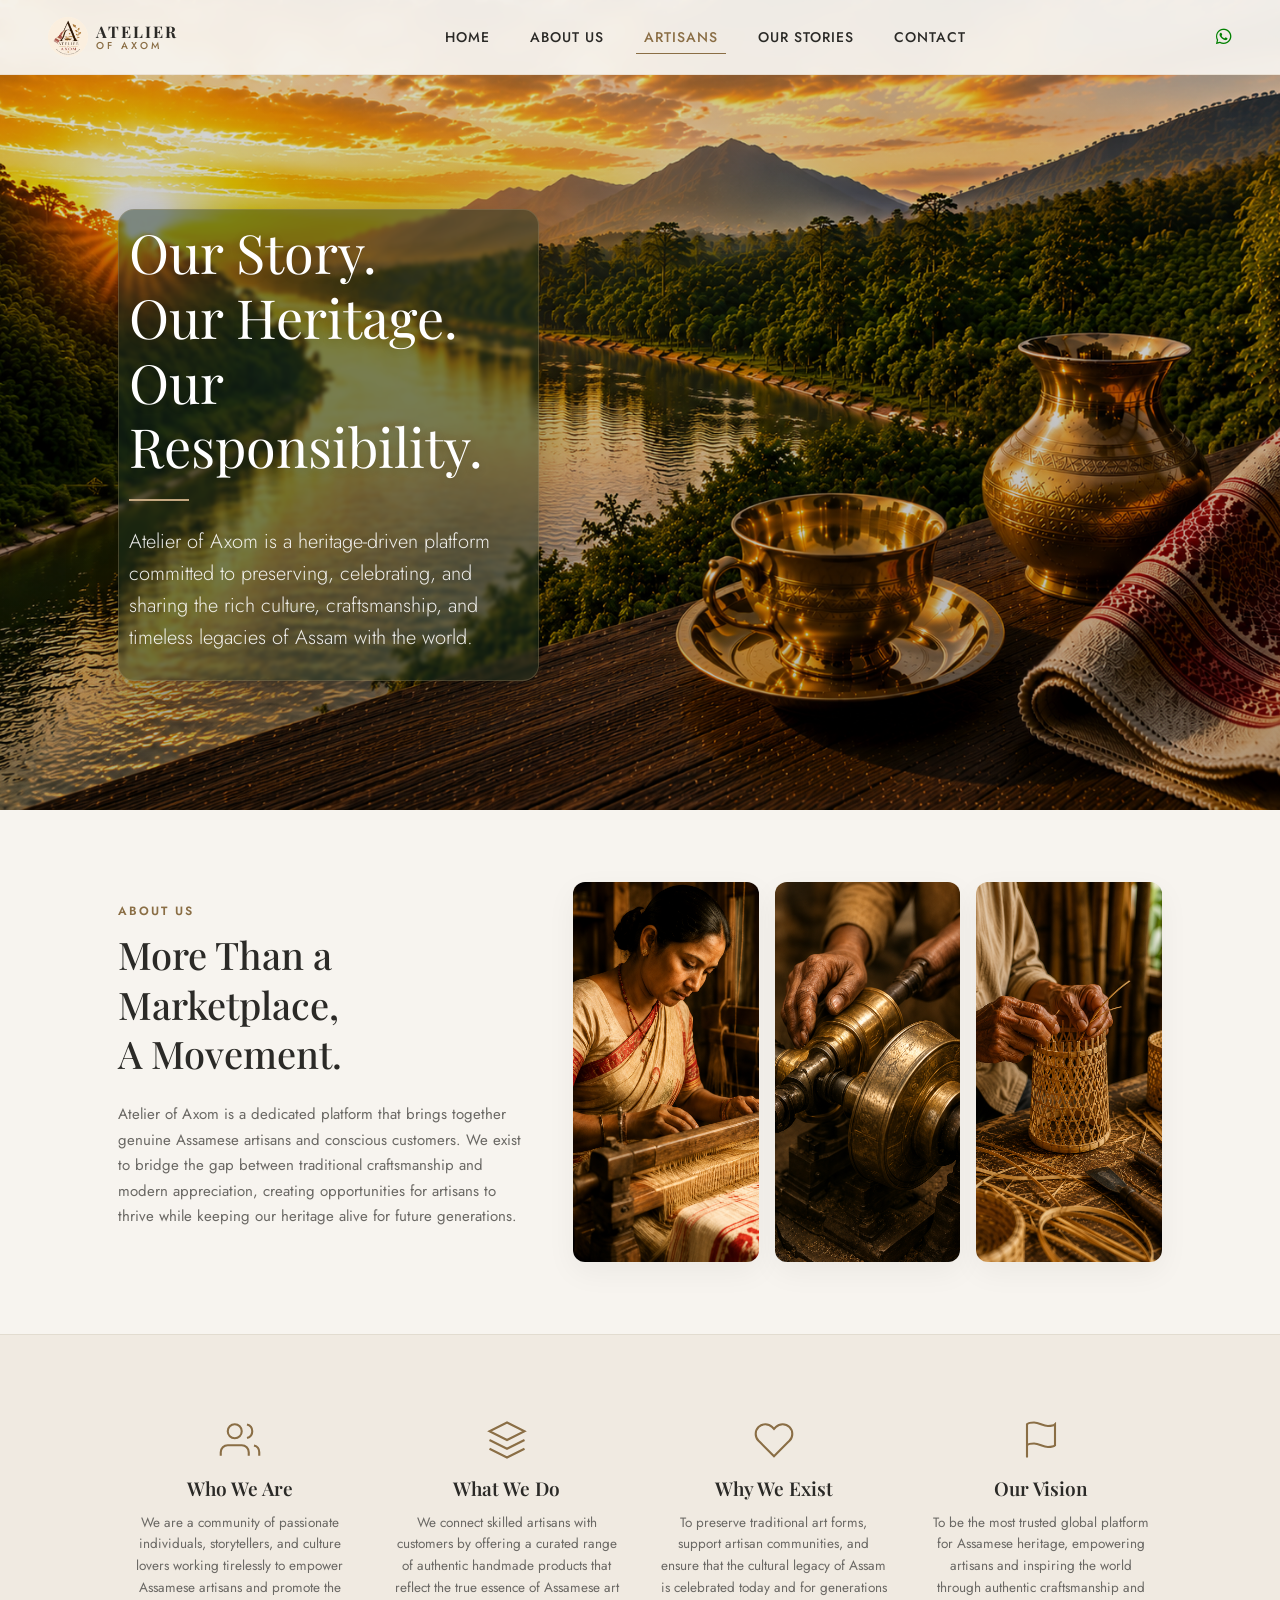
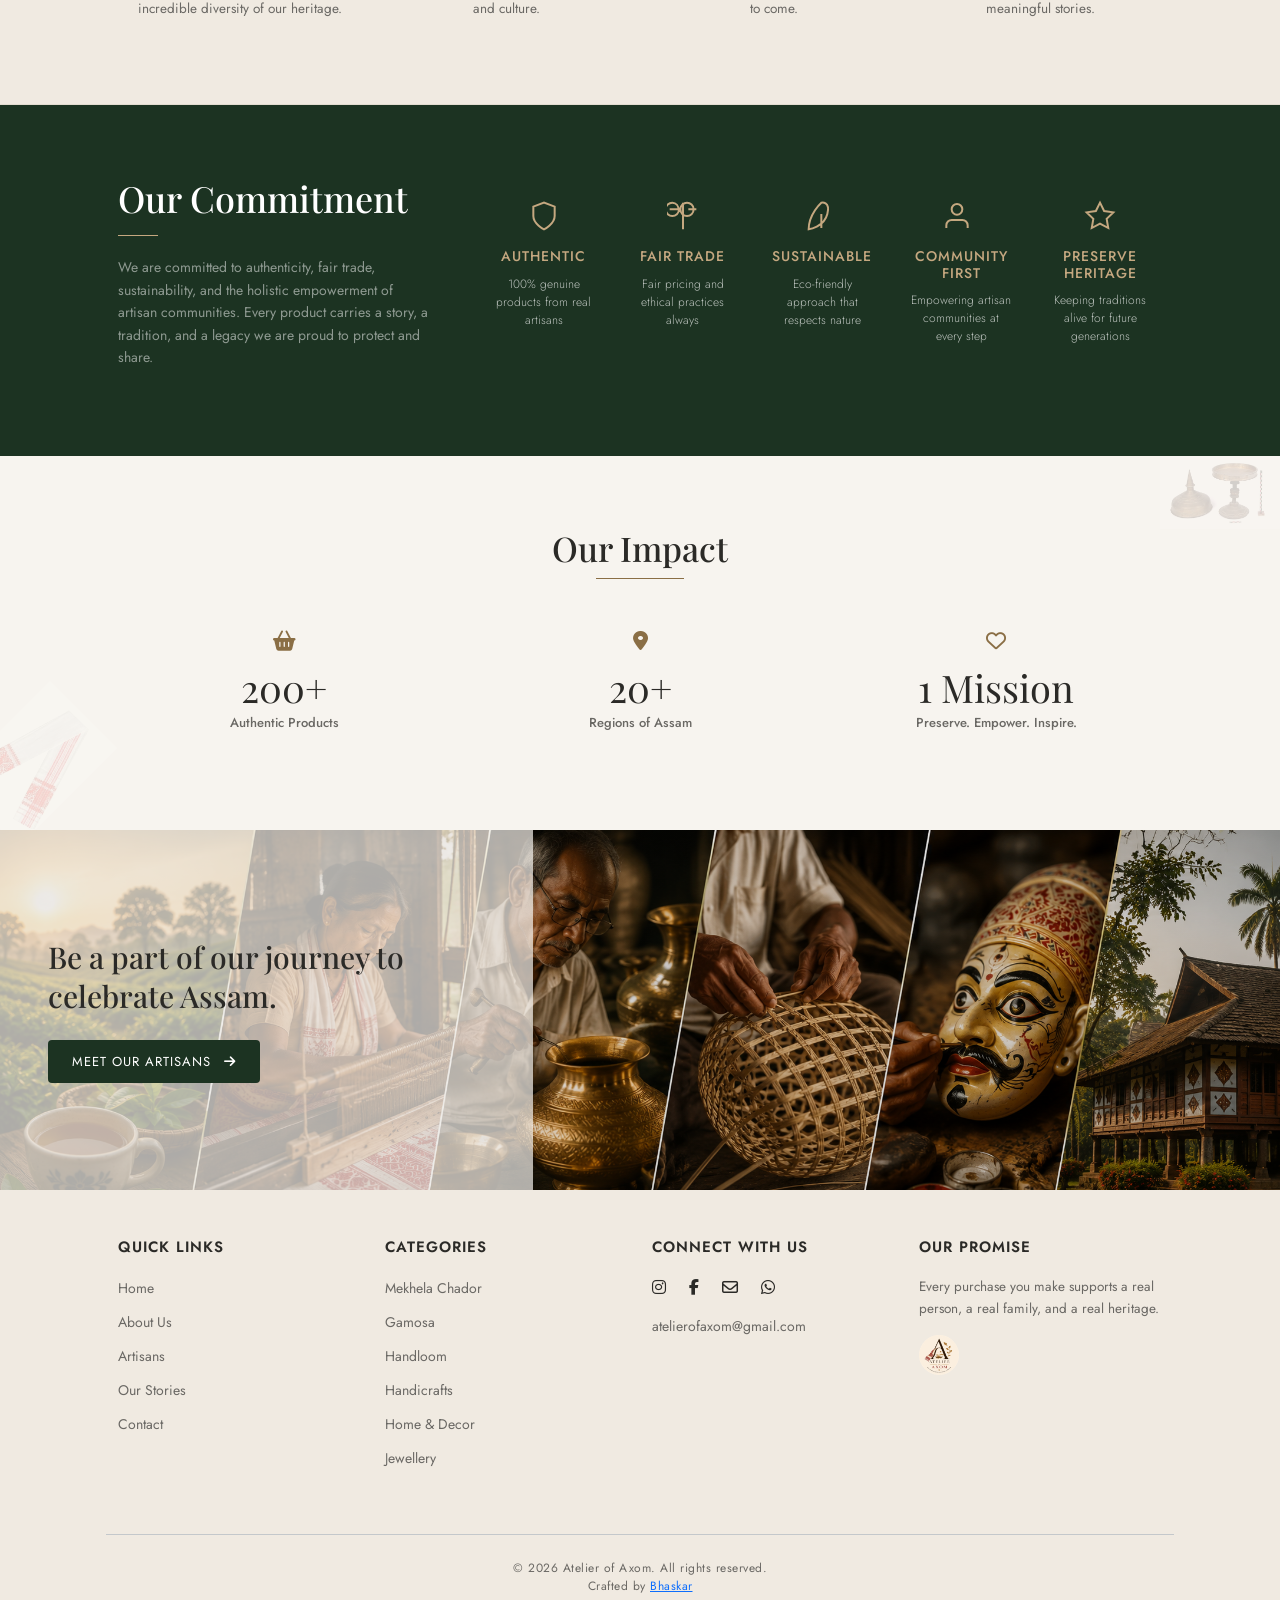
==== commit 7135e2c2: "href redirection fixed" ====
--- a/index.html
+++ b/index.html
@@ -305,10 +305,11 @@
                 <div class="col-6 col-md-3">
                     <h5 class="footer-heading">Quick Links</h5>
                     <ul class="list-unstyled footer-links-list">
-                        <li><a href="#">Home</a></li>
-                        <li><a href="#">About Us</a></li>
-                        <li><a href="#">Our Stories</a></li>
-                        <li><a href="#">Contact</a></li>
+                        <li><a href="index.html#home">Home</a></li>
+                        <li><a href="index.html#about">About Us</a></li>
+                        <li><a href="index.html#artisans">Artisans</a></li>
+                        <li><a href="stories.html">Our Stories</a></li>
+                        <li><a href="contact.html">Contact</a></li>
                     </ul>
                 </div>
                 <!-- Column 2: Categories -->
